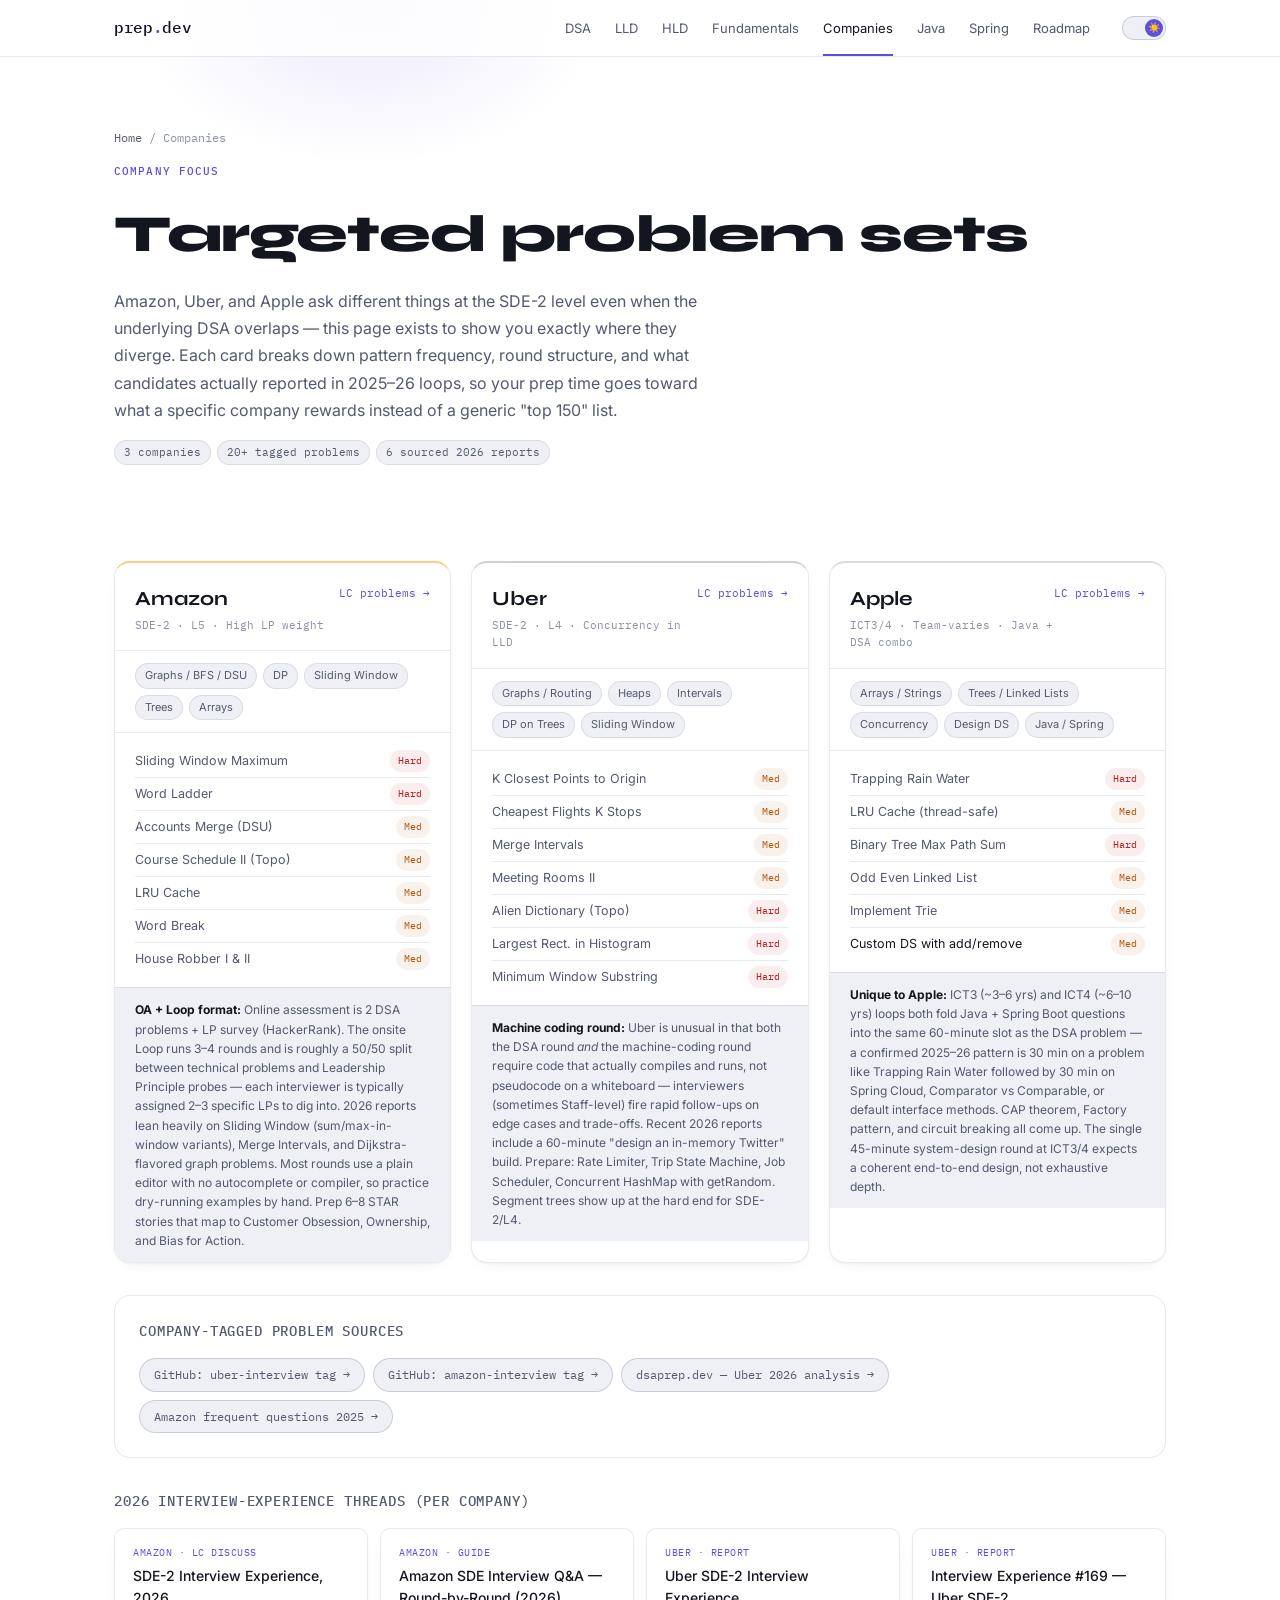
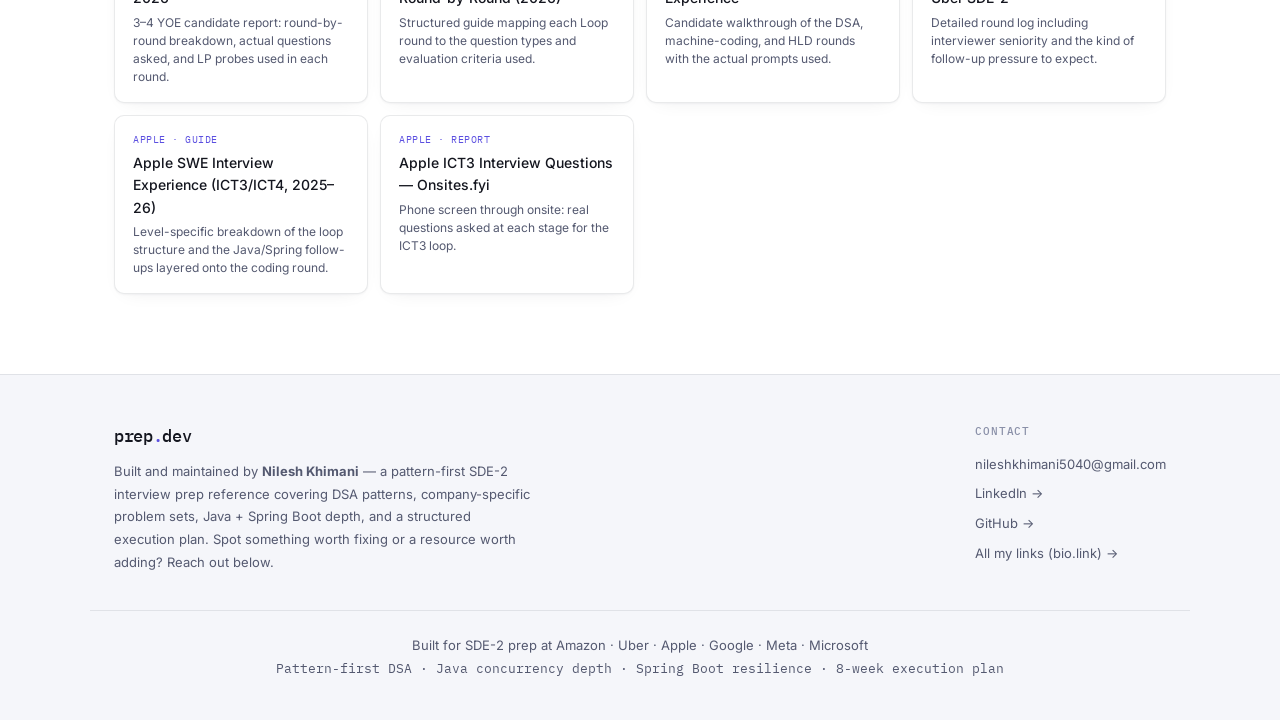
==== companies.html @ cb3a6f49 "Rebuild as multi-page site: LLD/HLD/Fundamentals, theme toggle, contact footer - Split single-page s" ====
<!DOCTYPE html>
<html lang="en">
<head>
<meta charset="UTF-8">
<meta name="viewport" content="width=device-width, initial-scale=1.0">
<title>Company Problem Sets — SDE-2 Interview Prep</title>
<meta name="description" content="Amazon, Uber, and Apple SDE-2 problem sets with pattern frequency, round structure, and 2026 interview-experience sources.">
<link rel="preconnect" href="https://fonts.googleapis.com">
<link rel="preconnect" href="https://fonts.gstatic.com" crossorigin>
<link href="https://fonts.googleapis.com/css2?family=IBM+Plex+Mono:wght@400;500&family=Inter:wght@300;400;500;600&family=Syne:wght@700;800&display=swap" rel="stylesheet">
<link rel="stylesheet" href="style.css">
<script>
(function () {
  var t = localStorage.getItem('theme');
  if (!t) { t = window.matchMedia('(prefers-color-scheme: light)').matches ? 'light' : 'dark'; }
  document.documentElement.setAttribute('data-theme', t);
})();
</script>
</head>
<body>

<!-- NAV -->
<nav class="nav">
  <div class="nav-inner">
    <a href="index.html" class="nav-logo">prep<span class="logo-accent">.</span>dev</a>
    <div class="nav-links">
      <a href="patterns.html">DSA</a>
      <a href="lld.html">LLD</a>
      <a href="hld.html">HLD</a>
      <a href="fundamentals.html">Fundamentals</a>
      <a href="companies.html" class="active">Companies</a>
      <a href="java.html">Java</a>
      <a href="spring.html">Spring</a>
      <a href="roadmap.html">Roadmap</a>
    </div>
    <div class="nav-right">
      <button class="theme-toggle" aria-label="Toggle light/dark theme">
        <span class="theme-toggle-knob"></span>
      </button>
      <button class="nav-toggle" aria-label="Toggle menu">☰</button>
    </div>
  </div>
</nav>

<!-- PAGE HEADER -->
<header class="page-header">
  <div class="container">
    <span class="breadcrumb"><a href="index.html">Home</a> / Companies</span>
    <span class="section-eyebrow">Company Focus</span>
    <h1>Targeted problem sets</h1>
    <p>Amazon, Uber, and Apple ask different things at the SDE-2 level even when the underlying DSA overlaps — this page exists to show you exactly where they diverge. Each card breaks down pattern frequency, round structure, and what candidates actually reported in 2025–26 loops, so your prep time goes toward what a specific company rewards instead of a generic "top 150" list.</p>
    <div class="header-meta">
      <span>3 companies</span>
      <span>20+ tagged problems</span>
      <span>6 sourced 2026 reports</span>
    </div>
  </div>
</header>

<section class="section">
  <div class="container">

    <div class="companies-grid">

      <div class="company-card company-amazon">
        <div class="company-card-header">
          <div class="company-info">
            <h3>Amazon</h3>
            <p>SDE-2 · L5 · High LP weight</p>
          </div>
          <a href="https://leetcode.com/company/amazon/" target="_blank" class="company-lc-link">LC problems →</a>
        </div>
        <div class="company-pills">
          <span class="pill">Graphs / BFS / DSU</span>
          <span class="pill">DP</span>
          <span class="pill">Sliding Window</span>
          <span class="pill">Trees</span>
          <span class="pill">Arrays</span>
        </div>
        <div class="company-problems">
          <div class="cp-row"><a href="https://leetcode.com/problems/sliding-window-maximum/" target="_blank">Sliding Window Maximum</a><span class="diff diff-hard">Hard</span></div>
          <div class="cp-row"><a href="https://leetcode.com/problems/word-ladder/" target="_blank">Word Ladder</a><span class="diff diff-hard">Hard</span></div>
          <div class="cp-row"><a href="https://leetcode.com/problems/accounts-merge/" target="_blank">Accounts Merge (DSU)</a><span class="diff diff-med">Med</span></div>
          <div class="cp-row"><a href="https://leetcode.com/problems/course-schedule-ii/" target="_blank">Course Schedule II (Topo)</a><span class="diff diff-med">Med</span></div>
          <div class="cp-row"><a href="https://leetcode.com/problems/lru-cache/" target="_blank">LRU Cache</a><span class="diff diff-med">Med</span></div>
          <div class="cp-row"><a href="https://leetcode.com/problems/word-break/" target="_blank">Word Break</a><span class="diff diff-med">Med</span></div>
          <div class="cp-row"><a href="https://leetcode.com/problems/house-robber/" target="_blank">House Robber I & II</a><span class="diff diff-med">Med</span></div>
        </div>
        <div class="company-note">
          <strong>OA + Loop format:</strong> Online assessment is 2 DSA problems + LP survey (HackerRank). The onsite Loop runs 3–4 rounds and is roughly a 50/50 split between technical problems and Leadership Principle probes — each interviewer is typically assigned 2–3 specific LPs to dig into. 2026 reports lean heavily on Sliding Window (sum/max-in-window variants), Merge Intervals, and Dijkstra-flavored graph problems. Most rounds use a plain editor with no autocomplete or compiler, so practice dry-running examples by hand. Prep 6–8 STAR stories that map to Customer Obsession, Ownership, and Bias for Action.
        </div>
      </div>

      <div class="company-card company-uber">
        <div class="company-card-header">
          <div class="company-info">
            <h3>Uber</h3>
            <p>SDE-2 · L4 · Concurrency in LLD</p>
          </div>
          <a href="https://leetcode.com/company/uber/" target="_blank" class="company-lc-link">LC problems →</a>
        </div>
        <div class="company-pills">
          <span class="pill">Graphs / Routing</span>
          <span class="pill">Heaps</span>
          <span class="pill">Intervals</span>
          <span class="pill">DP on Trees</span>
          <span class="pill">Sliding Window</span>
        </div>
        <div class="company-problems">
          <div class="cp-row"><a href="https://leetcode.com/problems/k-closest-points-to-origin/" target="_blank">K Closest Points to Origin</a><span class="diff diff-med">Med</span></div>
          <div class="cp-row"><a href="https://leetcode.com/problems/cheapest-flights-within-k-stops/" target="_blank">Cheapest Flights K Stops</a><span class="diff diff-med">Med</span></div>
          <div class="cp-row"><a href="https://leetcode.com/problems/merge-intervals/" target="_blank">Merge Intervals</a><span class="diff diff-med">Med</span></div>
          <div class="cp-row"><a href="https://leetcode.com/problems/meeting-rooms-ii/" target="_blank">Meeting Rooms II</a><span class="diff diff-med">Med</span></div>
          <div class="cp-row"><a href="https://leetcode.com/problems/alien-dictionary/" target="_blank">Alien Dictionary (Topo)</a><span class="diff diff-hard">Hard</span></div>
          <div class="cp-row"><a href="https://leetcode.com/problems/largest-rectangle-in-histogram/" target="_blank">Largest Rect. in Histogram</a><span class="diff diff-hard">Hard</span></div>
          <div class="cp-row"><a href="https://leetcode.com/problems/minimum-window-substring/" target="_blank">Minimum Window Substring</a><span class="diff diff-hard">Hard</span></div>
        </div>
        <div class="company-note">
          <strong>Machine coding round:</strong> Uber is unusual in that both the DSA round <em>and</em> the machine-coding round require code that actually compiles and runs, not pseudocode on a whiteboard — interviewers (sometimes Staff-level) fire rapid follow-ups on edge cases and trade-offs. Recent 2026 reports include a 60-minute "design an in-memory Twitter" build. Prepare: Rate Limiter, Trip State Machine, Job Scheduler, Concurrent HashMap with getRandom. Segment trees show up at the hard end for SDE-2/L4.
        </div>
      </div>

      <div class="company-card company-apple">
        <div class="company-card-header">
          <div class="company-info">
            <h3>Apple</h3>
            <p>ICT3/4 · Team-varies · Java + DSA combo</p>
          </div>
          <a href="https://leetcode.com/company/apple/" target="_blank" class="company-lc-link">LC problems →</a>
        </div>
        <div class="company-pills">
          <span class="pill">Arrays / Strings</span>
          <span class="pill">Trees / Linked Lists</span>
          <span class="pill">Concurrency</span>
          <span class="pill">Design DS</span>
          <span class="pill">Java / Spring</span>
        </div>
        <div class="company-problems">
          <div class="cp-row"><a href="https://leetcode.com/problems/trapping-rain-water/" target="_blank">Trapping Rain Water</a><span class="diff diff-hard">Hard</span></div>
          <div class="cp-row"><a href="https://leetcode.com/problems/lru-cache/" target="_blank">LRU Cache (thread-safe)</a><span class="diff diff-med">Med</span></div>
          <div class="cp-row"><a href="https://leetcode.com/problems/binary-tree-maximum-path-sum/" target="_blank">Binary Tree Max Path Sum</a><span class="diff diff-hard">Hard</span></div>
          <div class="cp-row"><a href="https://leetcode.com/problems/odd-even-linked-list/" target="_blank">Odd Even Linked List</a><span class="diff diff-med">Med</span></div>
          <div class="cp-row"><a href="https://leetcode.com/problems/implement-trie-prefix-tree/" target="_blank">Implement Trie</a><span class="diff diff-med">Med</span></div>
          <div class="cp-row">Custom DS with add/remove<span class="diff diff-med">Med</span></div>
        </div>
        <div class="company-note">
          <strong>Unique to Apple:</strong> ICT3 (~3–6 yrs) and ICT4 (~6–10 yrs) loops both fold Java + Spring Boot questions into the same 60-minute slot as the DSA problem — a confirmed 2025–26 pattern is 30 min on a problem like Trapping Rain Water followed by 30 min on Spring Cloud, Comparator vs Comparable, or default interface methods. CAP theorem, Factory pattern, and circuit breaking all come up. The single 45-minute system-design round at ICT3/4 expects a coherent end-to-end design, not exhaustive depth.
        </div>
      </div>

    </div>

    <div class="resources-strip">
      <h3>Company-tagged problem sources</h3>
      <div class="resource-links-row">
        <a href="https://github.com/topics/uber-interview" target="_blank" class="resource-pill">GitHub: uber-interview tag →</a>
        <a href="https://github.com/topics/amazon-interview" target="_blank" class="resource-pill">GitHub: amazon-interview tag →</a>
        <a href="https://www.dsaprep.dev/blog" target="_blank" class="resource-pill">dsaprep.dev — Uber 2026 analysis →</a>
        <a href="https://medium.com/@prashant558908/amazon-most-frequent-ds-algo-questions-in-2025" target="_blank" class="resource-pill">Amazon frequent questions 2025 →</a>
      </div>
    </div>

    <div class="java-resources" style="margin-top:2rem;">
      <h3>2026 interview-experience threads (per company)</h3>
      <div class="resource-cards-row">
        <a href="https://leetcode.com/discuss/post/8420230/" target="_blank" class="res-card">
          <span class="res-type">Amazon · LC Discuss</span>
          <span class="res-name">SDE-2 Interview Experience, 2026</span>
          <span class="res-desc">3–4 YOE candidate report: round-by-round breakdown, actual questions asked, and LP probes used in each round.</span>
        </a>
        <a href="https://www.coprep.ai/blog/amazon-sde-interview-questions-and-answers-in-2026-round-by-round-guide" target="_blank" class="res-card">
          <span class="res-type">Amazon · Guide</span>
          <span class="res-name">Amazon SDE Interview Q&A — Round-by-Round (2026)</span>
          <span class="res-desc">Structured guide mapping each Loop round to the question types and evaluation criteria used.</span>
        </a>
        <a href="https://interviewexperiences.in/experience/uber/uber-sde2" target="_blank" class="res-card">
          <span class="res-type">Uber · Report</span>
          <span class="res-name">Uber SDE-2 Interview Experience</span>
          <span class="res-desc">Candidate walkthrough of the DSA, machine-coding, and HLD rounds with the actual prompts used.</span>
        </a>
        <a href="https://roundz.substack.com/p/interview-experience-169-uber-sde2" target="_blank" class="res-card">
          <span class="res-type">Uber · Report</span>
          <span class="res-name">Interview Experience #169 — Uber SDE-2</span>
          <span class="res-desc">Detailed round log including interviewer seniority and the kind of follow-up pressure to expect.</span>
        </a>
        <a href="https://interviewpilot.dev/interview-experiences/apple" target="_blank" class="res-card">
          <span class="res-type">Apple · Guide</span>
          <span class="res-name">Apple SWE Interview Experience (ICT3/ICT4, 2025–26)</span>
          <span class="res-desc">Level-specific breakdown of the loop structure and the Java/Spring follow-ups layered onto the coding round.</span>
        </a>
        <a href="https://www.onsites.fyi/blog/article/apple-ict3-software-engineer-interview-questions" target="_blank" class="res-card">
          <span class="res-type">Apple · Report</span>
          <span class="res-name">Apple ICT3 Interview Questions — Onsites.fyi</span>
          <span class="res-desc">Phone screen through onsite: real questions asked at each stage for the ICT3 loop.</span>
        </a>
      </div>
    </div>

  </div>
</section>

<!-- FOOTER -->
<footer class="footer">
  <div class="container footer-grid">
    <div class="footer-about">
      <span class="nav-logo">prep<span class="logo-accent">.</span>dev</span>
      <p>Built and maintained by <strong>Nilesh Khimani</strong> — a pattern-first SDE-2 interview prep reference covering DSA patterns, company-specific problem sets, Java + Spring Boot depth, and a structured execution plan. Spot something worth fixing or a resource worth adding? Reach out below.</p>
    </div>
    <div class="footer-contact">
      <span class="footer-heading">Contact</span>
      <a href="mailto:nileshkhimani5040@gmail.com">nileshkhimani5040@gmail.com</a>
      <a href="https://www.linkedin.com/in/nileshkhimani1/" target="_blank">LinkedIn →</a>
      <a href="https://github.com/NileshKhimani1" target="_blank">GitHub →</a>
      <a href="https://nileshkhimani.bio.link/" target="_blank">All my links (bio.link) →</a>
    </div>
  </div>
  <div class="container footer-bottom">
    <p>Built for SDE-2 prep at Amazon · Uber · Apple · Google · Meta · Microsoft</p>
    <p class="footer-sub">Pattern-first DSA · Java concurrency depth · Spring Boot resilience · 8-week execution plan</p>
  </div>
</footer>

<script src="app.js"></script>
</body>
</html>
---- style.css ----
/* ============================================
   DESIGN TOKENS
   Palette: near-black bg, electric indigo accent,
   warm slate surfaces, mono code aesthetic
   Type: Syne (display) + Inter (body) + IBM Plex Mono (code/labels)
   Themes: dark (default) + light, toggled via [data-theme] on <html>
============================================ */
:root {
  --bg: #0d0f14;
  --surface-1: #13161e;
  --surface-2: #1a1e2a;
  --surface-3: #222738;
  --border: rgba(255,255,255,0.07);
  --border-strong: rgba(255,255,255,0.13);

  --text-primary: #e8eaf2;
  --text-secondary: #8b90a8;
  --text-muted: #555a72;

  --accent: #6c63ff;
  --accent-hover: #7c74ff;
  --accent-soft: rgba(108,99,255,0.12);
  --accent-border: rgba(108,99,255,0.35);
  --accent-glow: rgba(108,99,255,0.2);
  --link-accent: #a5b4fc;
  --code-accent: #c4b5fd;

  --green: #34d399;
  --green-soft: rgba(52,211,153,0.1);
  --amber: #fbbf24;
  --amber-soft: rgba(251,191,36,0.1);
  --red: #f87171;
  --red-soft: rgba(248,113,113,0.1);

  --tag-stack: #a5b4fc;
  --tag-tree: #86efac;
  --tag-graph: #fdba74;
  --tag-dp: #c4b5fd;
  --tag-design: #fda4af;

  --amazon: #ff9900;
  --uber: #000000;
  --apple: #a2aaad;
  --uber-chip-bg: rgba(255,255,255,0.07);
  --uber-border-top: rgba(255,255,255,0.25);
  --nav-bg: rgba(13,15,20,0.85);

  --shadow-card: 0 1px 2px rgba(0,0,0,0.24), 0 8px 24px -12px rgba(0,0,0,0.5);
  --shadow-card-hover: 0 4px 10px rgba(0,0,0,0.3), 0 16px 36px -14px rgba(108,99,255,0.35);

  --radius-sm: 6px;
  --radius: 10px;
  --radius-lg: 16px;

  --font-display: 'Syne', sans-serif;
  --font-body: 'Inter', sans-serif;
  --font-mono: 'IBM Plex Mono', monospace;

  --ease: cubic-bezier(0.22, 1, 0.36, 1);
  --ease-fast: cubic-bezier(0.4, 0, 0.2, 1);
}

/* LIGHT THEME */
:root[data-theme="light"] {
  --bg: #ffffff;
  --surface-1: #f5f6fa;
  --surface-2: #ffffff;
  --surface-3: #eef0f6;
  --border: rgba(15,23,42,0.09);
  --border-strong: rgba(15,23,42,0.16);

  --text-primary: #14161f;
  --text-secondary: #545970;
  --text-muted: #8a90a8;

  --accent: #5b4fe0;
  --accent-hover: #4c3fd6;
  --accent-soft: rgba(91,79,224,0.08);
  --accent-border: rgba(91,79,224,0.28);
  --accent-glow: rgba(91,79,224,0.12);
  --link-accent: #4c3fd6;
  --code-accent: #6d28d9;

  --green: #047857;
  --green-soft: rgba(4,120,87,0.08);
  --amber: #b45309;
  --amber-soft: rgba(180,83,9,0.08);
  --red: #b91c1c;
  --red-soft: rgba(185,28,28,0.08);

  --tag-stack: #4c3fd6;
  --tag-tree: #15803d;
  --tag-graph: #c2410c;
  --tag-dp: #6d28d9;
  --tag-design: #be123c;

  --apple: #6b7280;
  --uber-chip-bg: rgba(15,23,42,0.05);
  --uber-border-top: rgba(15,23,42,0.2);
  --nav-bg: rgba(255,255,255,0.82);

  --shadow-card: 0 1px 2px rgba(15,23,42,0.04), 0 6px 20px -12px rgba(15,23,42,0.12);
  --shadow-card-hover: 0 4px 10px rgba(15,23,42,0.06), 0 18px 32px -16px rgba(91,79,224,0.22);
}

/* RESET */
*, *::before, *::after { box-sizing: border-box; margin: 0; padding: 0; }
html { scroll-behavior: smooth; }
body {
  font-family: var(--font-body);
  background: var(--bg);
  color: var(--text-primary);
  font-size: 15px;
  line-height: 1.6;
  -webkit-font-smoothing: antialiased;
  transition: background-color 0.35s var(--ease), color 0.35s var(--ease);
}
a { color: inherit; text-decoration: none; }
ul { list-style: none; }
code {
  font-family: var(--font-mono);
  font-size: 0.85em;
  background: var(--surface-3);
  padding: 1px 5px;
  border-radius: 4px;
  color: var(--link-accent);
}

/* CONTAINER */
.container {
  max-width: 1100px;
  margin: 0 auto;
  padding: 0 1.5rem;
}

/* ============ NAV ============ */
.nav {
  position: fixed;
  top: 0; left: 0; right: 0;
  z-index: 100;
  background: var(--nav-bg);
  backdrop-filter: blur(12px);
  border-bottom: 1px solid var(--border);
}
.nav-inner {
  max-width: 1100px;
  margin: 0 auto;
  padding: 0 1.5rem;
  height: 56px;
  display: flex;
  align-items: center;
  gap: 2rem;
}
.nav-logo {
  font-family: var(--font-mono);
  font-size: 1rem;
  font-weight: 500;
  color: var(--text-primary);
  letter-spacing: -0.02em;
}
.logo-accent { color: var(--accent); }
.nav-links {
  display: flex;
  gap: 1.5rem;
  margin-left: auto;
}
.nav-links a {
  font-size: 13px;
  color: var(--text-secondary);
  transition: color 0.2s var(--ease-fast);
}
.nav-links a:hover { color: var(--text-primary); }
.nav-links a.active {
  color: var(--text-primary);
  position: relative;
}
.nav-links a.active::after {
  content: '';
  position: absolute;
  left: 0; right: 0; bottom: -18px;
  height: 2px;
  background: var(--accent);
}
.nav-right {
  display: flex;
  align-items: center;
  gap: 14px;
}
.nav-toggle {
  display: none;
  background: none;
  border: none;
  color: var(--text-secondary);
  font-size: 1.25rem;
  cursor: pointer;
}

/* ============ THEME TOGGLE ============ */
.theme-toggle {
  position: relative;
  width: 44px;
  height: 24px;
  border-radius: 20px;
  border: 1px solid var(--border-strong);
  background: var(--surface-3);
  cursor: pointer;
  flex-shrink: 0;
  padding: 0;
  transition: background 0.3s var(--ease), border-color 0.3s var(--ease);
}
.theme-toggle:hover { border-color: var(--accent-border); }
.theme-toggle-knob {
  position: absolute;
  top: 2px;
  left: 2px;
  width: 18px;
  height: 18px;
  border-radius: 50%;
  background: var(--accent);
  display: flex;
  align-items: center;
  justify-content: center;
  font-size: 10px;
  line-height: 1;
  transition: transform 0.35s var(--ease), background 0.35s var(--ease);
  transform: translateX(0);
}
:root[data-theme="light"] .theme-toggle-knob { transform: translateX(20px); }
.theme-toggle-knob::before { content: '🌙'; }
:root[data-theme="light"] .theme-toggle-knob::before { content: '☀️'; }

/* ============ HERO ============ */
.hero {
  padding: 8rem 0 5rem;
  position: relative;
  overflow: hidden;
}
.hero-bg-grid {
  position: absolute;
  inset: 0;
  background-image:
    linear-gradient(var(--border) 1px, transparent 1px),
    linear-gradient(90deg, var(--border) 1px, transparent 1px);
  background-size: 48px 48px;
  mask-image: radial-gradient(ellipse 80% 70% at 50% 0%, black 40%, transparent 100%);
  pointer-events: none;
}
.hero::after {
  content: '';
  position: absolute;
  top: -20%;
  left: 50%;
  transform: translateX(-50%);
  width: 600px;
  height: 400px;
  background: radial-gradient(ellipse at center, var(--accent-glow) 0%, transparent 70%);
  pointer-events: none;
}
.hero > .container { position: relative; }
.hero-eyebrow {
  display: flex;
  gap: 8px;
  margin-bottom: 1.5rem;
}
.tag {
  font-family: var(--font-mono);
  font-size: 11px;
  padding: 4px 10px;
  border-radius: 20px;
  font-weight: 500;
  letter-spacing: 0.03em;
}
.tag-green { background: var(--green-soft); color: var(--green); border: 1px solid rgba(52,211,153,0.2); }
.tag-blue { background: var(--accent-soft); color: var(--link-accent); border: 1px solid var(--accent-border); }

.hero-title {
  font-family: var(--font-display);
  font-size: clamp(3rem, 7vw, 5.5rem);
  font-weight: 800;
  line-height: 1.0;
  letter-spacing: -0.03em;
  color: var(--text-primary);
  margin-bottom: 1.25rem;
}
.title-accent {
  background: linear-gradient(135deg, var(--accent) 0%, var(--link-accent) 100%);
  -webkit-background-clip: text;
  -webkit-text-fill-color: transparent;
  background-clip: text;
}
.hero-sub {
  font-size: 1.05rem;
  color: var(--text-secondary);
  max-width: 560px;
  line-height: 1.7;
  margin-bottom: 2rem;
}
.hero-actions {
  display: flex;
  gap: 12px;
  flex-wrap: wrap;
  margin-bottom: 3rem;
}
.btn {
  font-size: 14px;
  font-weight: 500;
  padding: 10px 22px;
  border-radius: var(--radius);
  cursor: pointer;
  transition: all 0.2s var(--ease-fast);
  display: inline-flex;
  align-items: center;
  gap: 6px;
}
.btn-primary {
  background: var(--accent);
  color: white;
  border: none;
}
.btn-primary:hover { background: var(--accent-hover); transform: translateY(-1px); }
.btn-ghost {
  background: transparent;
  color: var(--text-secondary);
  border: 1px solid var(--border-strong);
}
.btn-ghost:hover { background: var(--surface-2); color: var(--text-primary); }

.hero-stats {
  display: flex;
  align-items: center;
  gap: 1.5rem;
  flex-wrap: wrap;
}
.stat { display: flex; flex-direction: column; }
.stat-num {
  font-family: var(--font-display);
  font-size: 1.75rem;
  font-weight: 700;
  color: var(--text-primary);
  line-height: 1.1;
}
.stat-label {
  font-size: 12px;
  color: var(--text-muted);
  font-family: var(--font-mono);
}
.stat-divider {
  width: 1px;
  height: 36px;
  background: var(--border-strong);
}

/* ============ PAGE HEADER (sub-pages) ============ */
.page-header {
  padding: 8rem 0 3rem;
  position: relative;
  overflow: hidden;
}
.page-header::after {
  content: '';
  position: absolute;
  top: -30%;
  left: 10%;
  width: 480px;
  height: 320px;
  background: radial-gradient(ellipse at center, var(--accent-glow) 0%, transparent 70%);
  pointer-events: none;
}
.page-header > .container { position: relative; }
.page-header .section-eyebrow { margin-bottom: 0.75rem; }
.page-header h1 {
  font-family: var(--font-display);
  font-size: clamp(2rem, 4.5vw, 3.25rem);
  font-weight: 800;
  letter-spacing: -0.02em;
  color: var(--text-primary);
  margin-bottom: 0.75rem;
}
.page-header p {
  color: var(--text-secondary);
  font-size: 1rem;
  max-width: 620px;
  line-height: 1.7;
}
.page-header .breadcrumb {
  display: block;
  font-family: var(--font-mono);
  font-size: 12px;
  color: var(--text-muted);
  margin-bottom: 1rem;
}
.page-header .breadcrumb a { color: var(--text-secondary); }
.page-header .breadcrumb a:hover { color: var(--link-accent); }
.header-meta {
  display: flex;
  flex-wrap: wrap;
  gap: 6px;
  margin-top: 16px;
}
.header-meta span {
  font-family: var(--font-mono);
  font-size: 10.5px;
  padding: 3px 9px;
  border-radius: 20px;
  background: var(--surface-3);
  border: 1px solid var(--border);
  color: var(--text-secondary);
}

/* ============ SECTIONS ============ */
.section { padding: 5rem 0; }
.section:first-of-type { padding-top: 3rem; }
.section-alt { background: var(--surface-1); }
.section-header {
  margin-bottom: 2.5rem;
  max-width: 600px;
}
.section-eyebrow {
  font-family: var(--font-mono);
  font-size: 11px;
  font-weight: 500;
  letter-spacing: 0.1em;
  text-transform: uppercase;
  color: var(--accent);
  display: block;
  margin-bottom: 0.75rem;
}
.section-header h2 {
  font-family: var(--font-display);
  font-size: clamp(1.75rem, 3vw, 2.5rem);
  font-weight: 700;
  letter-spacing: -0.02em;
  color: var(--text-primary);
  margin-bottom: 0.75rem;
}
.section-header p {
  color: var(--text-secondary);
  font-size: 0.95rem;
}

/* ============ PATTERN FILTER ============ */
.pattern-filter {
  display: flex;
  gap: 8px;
  flex-wrap: wrap;
  margin-bottom: 1.75rem;
}
.filter-btn {
  font-family: var(--font-mono);
  font-size: 12px;
  padding: 5px 14px;
  border-radius: 20px;
  border: 1px solid var(--border-strong);
  background: transparent;
  color: var(--text-secondary);
  cursor: pointer;
  transition: all 0.2s var(--ease-fast);
}
.filter-btn:hover { border-color: var(--accent-border); color: var(--text-primary); }
.filter-btn.active {
  background: var(--accent-soft);
  border-color: var(--accent-border);
  color: var(--link-accent);
}

/* ============ PATTERN CARDS ============ */
.patterns-grid {
  display: grid;
  grid-template-columns: repeat(auto-fill, minmax(300px, 1fr));
  gap: 16px;
}
.pattern-card {
  background: var(--surface-2);
  border: 1px solid var(--border);
  border-radius: var(--radius-lg);
  padding: 1.25rem;
  box-shadow: var(--shadow-card);
  transition: border-color 0.25s var(--ease), transform 0.25s var(--ease), box-shadow 0.25s var(--ease);
}
.pattern-card:hover {
  border-color: var(--border-strong);
  transform: translateY(-3px);
  box-shadow: var(--shadow-card-hover);
}
.pattern-card--featured {
  border-color: var(--accent-border);
  background: linear-gradient(135deg, var(--surface-2) 0%, rgba(108,99,255,0.05) 100%);
}
.card-header {
  display: flex;
  align-items: center;
  gap: 8px;
  margin-bottom: 10px;
}
.pattern-tag {
  font-family: var(--font-mono);
  font-size: 10px;
  font-weight: 500;
  padding: 3px 8px;
  border-radius: 4px;
  letter-spacing: 0.05em;
  text-transform: uppercase;
}
.pattern-tag.foundation { background: rgba(52,211,153,0.12); color: var(--green); }
.pattern-tag.stack { background: rgba(108,99,255,0.15); color: var(--tag-stack); }
.pattern-tag.heap { background: rgba(251,191,36,0.12); color: var(--amber); }
.pattern-tag.tree { background: rgba(74,222,128,0.1); color: var(--tag-tree); }
.pattern-tag.graph { background: rgba(251,146,60,0.12); color: var(--tag-graph); }
.pattern-tag.dp { background: rgba(167,139,250,0.12); color: var(--tag-dp); }
.pattern-tag.design { background: rgba(251,113,133,0.12); color: var(--tag-design); }

.diff {
  font-family: var(--font-mono);
  font-size: 10px;
  padding: 3px 8px;
  border-radius: 20px;
  margin-left: auto;
}
.diff-easy { background: var(--green-soft); color: var(--green); }
.diff-med { background: var(--amber-soft); color: var(--amber); }
.diff-hard { background: var(--red-soft); color: var(--red); }

.pattern-card h3 {
  font-size: 1rem;
  font-weight: 600;
  color: var(--text-primary);
  margin-bottom: 6px;
  display: flex;
  align-items: center;
  gap: 8px;
  flex-wrap: wrap;
}
.featured-badge {
  font-size: 11px;
  font-weight: 500;
  font-family: var(--font-mono);
  color: var(--accent);
}
.pattern-desc {
  font-size: 12.5px;
  color: var(--text-secondary);
  margin-bottom: 12px;
  line-height: 1.5;
}
.mono-template {
  background: var(--surface-3);
  border: 1px solid var(--border);
  border-radius: var(--radius-sm);
  padding: 10px 12px;
  margin-bottom: 12px;
  overflow-x: auto;
}
.mono-label {
  font-family: var(--font-mono);
  font-size: 10px;
  color: var(--text-muted);
  display: block;
  margin-bottom: 6px;
  text-transform: uppercase;
  letter-spacing: 0.08em;
}
.mono-template code {
  background: none;
  padding: 0;
  display: block;
  white-space: pre;
  font-size: 11.5px;
  color: var(--code-accent);
  line-height: 1.6;
}
.problem-list li {
  font-size: 12.5px;
  padding: 4px 0;
  border-bottom: 1px solid var(--border);
  display: flex;
  align-items: center;
  gap: 6px;
}
.problem-list li:last-child { border-bottom: none; }
.problem-list a {
  color: var(--text-secondary);
  transition: color 0.2s var(--ease-fast);
  display: flex;
  align-items: center;
  gap: 5px;
  flex: 1;
}
.problem-list a:hover { color: var(--link-accent); }
.co-tag {
  font-family: var(--font-mono);
  font-size: 9.5px;
  padding: 1px 6px;
  border-radius: 3px;
  white-space: nowrap;
}
.co-tag.amazon { background: rgba(255,153,0,0.12); color: var(--amber); }
.co-tag.uber { background: var(--uber-chip-bg); color: var(--text-secondary); }
.co-tag.apple { background: rgba(162,170,173,0.12); color: var(--apple); }
.card-resources {
  display: flex;
  gap: 10px;
  margin-top: 10px;
  padding-top: 10px;
  border-top: 1px solid var(--border);
}
.resource-link {
  font-family: var(--font-mono);
  font-size: 11px;
  color: var(--accent);
  transition: opacity 0.2s var(--ease-fast);
}
.resource-link:hover { opacity: 0.75; }

/* ============ PATTERN DEEP-DIVE RESOURCES ============ */
.pattern-resources {
  margin-top: 10px;
  padding-top: 10px;
  border-top: 1px solid var(--border);
  display: flex;
  flex-direction: column;
  gap: 8px;
}
.pr-label {
  font-family: var(--font-mono);
  font-size: 10px;
  color: var(--text-muted);
  text-transform: uppercase;
  letter-spacing: 0.08em;
}
.pr-item a {
  font-size: 12px;
  font-weight: 500;
  color: var(--link-accent);
  transition: opacity 0.2s var(--ease-fast);
}
.pr-item a:hover { opacity: 0.75; }
.pr-item .pr-desc {
  display: block;
  font-size: 11.5px;
  color: var(--text-secondary);
  line-height: 1.5;
  margin-top: 2px;
}

/* ============ HOME NAV CARDS ============ */
.nav-cards {
  display: grid;
  grid-template-columns: repeat(auto-fit, minmax(280px, 1fr));
  gap: 16px;
}
.nav-card {
  background: var(--surface-2);
  border: 1px solid var(--border);
  border-radius: var(--radius-lg);
  padding: 1.5rem;
  box-shadow: var(--shadow-card);
  transition: border-color 0.25s var(--ease), transform 0.25s var(--ease), box-shadow 0.25s var(--ease);
  display: flex;
  flex-direction: column;
  gap: 8px;
}
.nav-card:hover { border-color: var(--accent-border); transform: translateY(-4px); box-shadow: var(--shadow-card-hover); }
.nav-card-icon {
  font-family: var(--font-mono);
  font-size: 11px;
  color: var(--accent);
  text-transform: uppercase;
  letter-spacing: 0.08em;
}
.nav-card h3 {
  font-family: var(--font-display);
  font-size: 1.15rem;
  font-weight: 700;
  color: var(--text-primary);
}
.nav-card p {
  font-size: 12.5px;
  color: var(--text-secondary);
  line-height: 1.6;
  flex: 1;
}
.nav-card-cta {
  font-family: var(--font-mono);
  font-size: 12px;
  color: var(--link-accent);
  margin-top: 4px;
}

/* ============ COMPANY CARDS ============ */
.companies-grid {
  display: grid;
  grid-template-columns: repeat(auto-fit, minmax(300px, 1fr));
  gap: 20px;
  margin-bottom: 2rem;
}
.company-card {
  background: var(--surface-2);
  border: 1px solid var(--border);
  border-radius: var(--radius-lg);
  overflow: hidden;
  box-shadow: var(--shadow-card);
  transition: box-shadow 0.25s var(--ease), transform 0.25s var(--ease);
}
.company-card:hover { transform: translateY(-3px); box-shadow: var(--shadow-card-hover); }
.company-amazon { border-top: 2px solid rgba(255,153,0,0.5); }
.company-uber { border-top: 2px solid var(--uber-border-top); }
.company-apple { border-top: 2px solid rgba(162,170,173,0.4); }

.company-card-header {
  padding: 1.25rem 1.25rem 1rem;
  display: flex;
  align-items: flex-start;
  justify-content: space-between;
  border-bottom: 1px solid var(--border);
}
.company-info h3 {
  font-family: var(--font-display);
  font-size: 1.25rem;
  font-weight: 700;
  color: var(--text-primary);
  margin-bottom: 2px;
}
.company-info p {
  font-family: var(--font-mono);
  font-size: 11px;
  color: var(--text-muted);
}
.company-lc-link {
  font-family: var(--font-mono);
  font-size: 11px;
  color: var(--accent);
  white-space: nowrap;
  padding-top: 2px;
}
.company-lc-link:hover { text-decoration: underline; }
.company-pills {
  padding: 12px 1.25rem;
  display: flex;
  flex-wrap: wrap;
  gap: 6px;
  border-bottom: 1px solid var(--border);
}
.pill {
  font-size: 11px;
  padding: 3px 9px;
  border-radius: 20px;
  background: var(--surface-3);
  color: var(--text-secondary);
  border: 1px solid var(--border);
}
.company-problems { padding: 12px 1.25rem; }
.cp-row {
  display: flex;
  align-items: center;
  justify-content: space-between;
  padding: 5px 0;
  border-bottom: 1px solid var(--border);
  font-size: 12.5px;
}
.cp-row:last-child { border-bottom: none; }
.cp-row a { color: var(--text-secondary); transition: color 0.2s var(--ease-fast); }
.cp-row a:hover { color: var(--link-accent); }
.company-note {
  padding: 12px 1.25rem;
  background: var(--surface-3);
  font-size: 12px;
  color: var(--text-secondary);
  line-height: 1.6;
  border-top: 1px solid var(--border);
}
.company-note strong { color: var(--text-primary); }

.resources-strip {
  background: var(--surface-2);
  border: 1px solid var(--border);
  border-radius: var(--radius-lg);
  padding: 1.5rem;
}
.resources-strip h3 {
  font-size: 14px;
  font-weight: 500;
  color: var(--text-secondary);
  margin-bottom: 1rem;
  font-family: var(--font-mono);
  text-transform: uppercase;
  letter-spacing: 0.06em;
}
.resource-links-row {
  display: flex;
  flex-wrap: wrap;
  gap: 8px;
}
.resource-pill {
  font-family: var(--font-mono);
  font-size: 12px;
  padding: 6px 14px;
  border-radius: 20px;
  background: var(--surface-3);
  border: 1px solid var(--border-strong);
  color: var(--text-secondary);
  transition: all 0.2s var(--ease-fast);
}
.resource-pill:hover {
  background: var(--accent-soft);
  border-color: var(--accent-border);
  color: var(--link-accent);
}

/* ============ ACCORDION ============ */
.accordion-grid {
  display: grid;
  gap: 10px;
  margin-bottom: 2rem;
}
.accordion {
  background: var(--surface-2);
  border: 1px solid var(--border);
  border-radius: var(--radius-lg);
  overflow: hidden;
  box-shadow: var(--shadow-card);
  transition: border-color 0.25s var(--ease);
}
.accordion:hover { border-color: var(--border-strong); }
.accordion-header {
  width: 100%;
  display: flex;
  align-items: center;
  justify-content: space-between;
  padding: 1rem 1.25rem;
  background: none;
  border: none;
  color: var(--text-primary);
  font-size: 15px;
  font-weight: 500;
  cursor: pointer;
  text-align: left;
  font-family: var(--font-body);
  transition: background 0.2s var(--ease-fast);
}
.accordion-header:hover { background: var(--surface-3); }
.acc-icon {
  font-size: 1.25rem;
  color: var(--text-muted);
  transition: transform 0.3s var(--ease);
  flex-shrink: 0;
  font-weight: 300;
}
.accordion-header.open .acc-icon { transform: rotate(45deg); }
.accordion-body {
  display: none;
  padding: 0 1.25rem 1rem;
}
.accordion-body.open { display: block; }

.q-item {
  font-size: 13px;
  color: var(--text-secondary);
  padding: 8px 0;
  border-bottom: 1px solid var(--border);
  line-height: 1.6;
  display: flex;
  gap: 8px;
  align-items: flex-start;
}
.q-item:last-child { border-bottom: none; }
.q-num {
  font-family: var(--font-mono);
  font-size: 10px;
  color: var(--text-muted);
  flex-shrink: 0;
  padding-top: 3px;
  min-width: 24px;
}

/* ============ RESOURCE CARDS ============ */
.java-resources, .final-resources { margin-top: 2rem; }
.java-resources h3, .final-resources h3 {
  font-size: 14px;
  font-weight: 500;
  color: var(--text-secondary);
  margin-bottom: 1rem;
  font-family: var(--font-mono);
  text-transform: uppercase;
  letter-spacing: 0.06em;
}
.resource-cards-row {
  display: grid;
  grid-template-columns: repeat(auto-fit, minmax(240px, 1fr));
  gap: 12px;
}
.res-card {
  background: var(--surface-2);
  border: 1px solid var(--border);
  border-radius: var(--radius);
  padding: 1rem 1.125rem;
  display: flex;
  flex-direction: column;
  gap: 4px;
  box-shadow: var(--shadow-card);
  transition: border-color 0.25s var(--ease), transform 0.25s var(--ease), box-shadow 0.25s var(--ease);
  cursor: pointer;
}
.res-card:hover { border-color: var(--accent-border); transform: translateY(-3px); box-shadow: var(--shadow-card-hover); }
.res-type {
  font-family: var(--font-mono);
  font-size: 10px;
  color: var(--accent);
  text-transform: uppercase;
  letter-spacing: 0.05em;
}
.res-name { font-size: 14px; font-weight: 500; color: var(--text-primary); }
.res-desc { font-size: 12px; color: var(--text-secondary); line-height: 1.5; }

/* ============ SPRING GRID ============ */
.spring-grid {
  display: grid;
  grid-template-columns: repeat(auto-fit, minmax(440px, 1fr));
  gap: 16px;
}
.spring-topic {
  background: var(--surface-2);
  border: 1px solid var(--border);
  border-radius: var(--radius-lg);
  box-shadow: var(--shadow-card);
  transition: border-color 0.25s var(--ease);
  padding: 1.25rem;
}
.spring-topic:hover { border-color: var(--border-strong); }
.spring-topic-header {
  display: flex;
  align-items: center;
  justify-content: space-between;
  margin-bottom: 12px;
  padding-bottom: 10px;
  border-bottom: 1px solid var(--border);
}
.spring-topic-header h3 {
  font-size: 15px;
  font-weight: 600;
  color: var(--text-primary);
}
.topic-badge {
  font-family: var(--font-mono);
  font-size: 10px;
  padding: 3px 8px;
  border-radius: 20px;
  background: var(--surface-3);
  color: var(--text-muted);
  border: 1px solid var(--border);
}
.topic-badge-uber { background: var(--accent-soft); color: var(--link-accent); border-color: var(--accent-border); }

/* ============ PLAN / TIMELINE ============ */
.priority-legend {
  background: var(--surface-2);
  border: 1px solid var(--border);
  border-radius: var(--radius-lg);
  padding: 1.25rem;
  margin-bottom: 2rem;
  display: flex;
  flex-direction: column;
  gap: 10px;
}
.prio-item {
  display: flex;
  align-items: flex-start;
  gap: 10px;
  font-size: 13px;
  color: var(--text-secondary);
  line-height: 1.5;
}
.prio-dot {
  width: 8px;
  height: 8px;
  border-radius: 50%;
  flex-shrink: 0;
  margin-top: 5px;
}
.prio-high { background: var(--red); box-shadow: 0 0 6px var(--red-soft); }
.prio-med { background: var(--amber); box-shadow: 0 0 6px var(--amber-soft); }
.prio-low { background: var(--green); box-shadow: 0 0 6px var(--green-soft); }

.timeline {
  display: grid;
  grid-template-columns: repeat(auto-fit, minmax(240px, 1fr));
  gap: 12px;
  margin-bottom: 2.5rem;
}
.week-card {
  background: var(--surface-2);
  border: 1px solid var(--border);
  border-radius: var(--radius-lg);
  padding: 1.125rem;
  display: flex;
  gap: 12px;
  box-shadow: var(--shadow-card);
  transition: border-color 0.25s var(--ease), transform 0.25s var(--ease), box-shadow 0.25s var(--ease);
}
.week-card:hover { border-color: var(--accent-border); transform: translateY(-2px); box-shadow: var(--shadow-card-hover); }
.week-num-badge {
  font-family: var(--font-mono);
  font-size: 11px;
  font-weight: 500;
  color: var(--accent);
  background: var(--accent-soft);
  border: 1px solid var(--accent-border);
  border-radius: var(--radius-sm);
  padding: 4px 8px;
  align-self: flex-start;
  white-space: nowrap;
  flex-shrink: 0;
}
.week-content h4 {
  font-size: 13.5px;
  font-weight: 600;
  color: var(--text-primary);
  margin-bottom: 5px;
}
.week-content p {
  font-size: 12px;
  color: var(--text-secondary);
  line-height: 1.6;
  margin-bottom: 8px;
}
.week-tags {
  display: flex;
  flex-wrap: wrap;
  gap: 4px;
}
.week-tags span {
  font-family: var(--font-mono);
  font-size: 10px;
  padding: 2px 7px;
  border-radius: 3px;
  background: var(--surface-3);
  color: var(--text-muted);
}

.time-alloc {
  display: flex;
  flex-wrap: wrap;
  gap: 8px;
  background: var(--surface-2);
  border: 1px solid var(--border);
  border-radius: var(--radius-lg);
  padding: 1rem 1.25rem;
  margin-bottom: 2rem;
}
.roadmap-quote {
  font-size: 13px;
  color: var(--text-secondary);
  line-height: 1.7;
  font-style: italic;
  border-left: 2px solid var(--accent-border);
  padding-left: 12px;
  margin: 10px 0;
}

.final-res-grid {
  display: grid;
  grid-template-columns: repeat(auto-fill, minmax(200px, 1fr));
  gap: 12px;
}
.final-res-card {
  background: var(--surface-2);
  border: 1px solid var(--border);
  border-radius: var(--radius);
  padding: 1rem;
  display: flex;
  flex-direction: column;
  gap: 4px;
  box-shadow: var(--shadow-card);
  transition: border-color 0.25s var(--ease), transform 0.25s var(--ease), box-shadow 0.25s var(--ease);
  cursor: pointer;
}
.final-res-card:hover { border-color: var(--accent-border); transform: translateY(-3px); box-shadow: var(--shadow-card-hover); }
.frc-name { font-size: 13.5px; font-weight: 500; color: var(--text-primary); }
.frc-desc { font-size: 12px; color: var(--text-secondary); line-height: 1.5; flex: 1; }
.frc-tag {
  font-family: var(--font-mono);
  font-size: 10px;
  color: var(--green);
  margin-top: 4px;
}

/* ============ FOOTER ============ */
.footer {
  background: var(--surface-1);
  border-top: 1px solid var(--border);
  padding: 3rem 0 0;
}
.footer-grid {
  display: flex;
  flex-wrap: wrap;
  justify-content: space-between;
  gap: 2.5rem;
  padding-bottom: 2.25rem;
  border-bottom: 1px solid var(--border);
  text-align: left;
}
.footer-about {
  display: flex;
  flex-direction: column;
  gap: 10px;
  max-width: 420px;
}
.footer-about .nav-logo { font-size: 1.05rem; }
.footer-about p {
  font-size: 13px;
  color: var(--text-secondary);
  line-height: 1.75;
}
.footer-contact {
  display: flex;
  flex-direction: column;
  gap: 9px;
  min-width: 180px;
}
.footer-heading {
  font-family: var(--font-mono);
  font-size: 11px;
  font-weight: 500;
  text-transform: uppercase;
  letter-spacing: 0.08em;
  color: var(--text-muted);
  margin-bottom: 4px;
}
.footer-contact a {
  font-size: 13px;
  color: var(--text-secondary);
  display: flex;
  align-items: center;
  gap: 6px;
  transition: color 0.2s var(--ease-fast);
}
.footer-contact a:hover { color: var(--link-accent); }
.footer-bottom {
  text-align: center;
  padding: 1.5rem 0 2.5rem;
}
.footer p {
  font-size: 13px;
  color: var(--text-secondary);
}
.footer-sub {
  font-size: 12px;
  color: var(--text-muted);
  margin-top: 4px;
  font-family: var(--font-mono);
}

/* ============ RESPONSIVE ============ */
@media (max-width: 768px) {
  .nav-links { display: none; }
  .nav-toggle { display: block; }
  .nav-right { margin-left: auto; }
  .footer-grid { flex-direction: column; gap: 1.75rem; }
  .nav-links.open {
    display: flex;
    flex-direction: column;
    position: absolute;
    top: 56px; left: 0; right: 0;
    background: var(--bg);
    border-bottom: 1px solid var(--border);
    padding: 1rem 1.5rem;
    gap: 1rem;
  }
  .hero { padding: 6rem 0 3rem; }
  .hero-stats { gap: 1rem; }
  .stat-divider { display: none; }
  .spring-grid { grid-template-columns: 1fr; }
  .timeline { grid-template-columns: 1fr; }
  .companies-grid { grid-template-columns: 1fr; }
  .patterns-grid { grid-template-columns: 1fr; }
  .nav-cards { grid-template-columns: 1fr; }
  .page-header { padding: 6rem 0 2rem; }
  .resource-cards-row { grid-template-columns: 1fr; }
  .resource-links-row { flex-direction: column; align-items: flex-start; }
  .company-card-header { flex-direction: column; gap: 8px; }
  .company-lc-link { padding-top: 0; }
  .cp-row { flex-wrap: wrap; gap: 4px; }
}

@media (max-width: 480px) {
  .hero-stats { gap: 0.75rem 1.25rem; }
  .stat-num { font-size: 1.4rem; }
  .mono-template code { font-size: 10.5px; }
  .company-note, .q-item { font-size: 12px; }
}

@media (prefers-reduced-motion: reduce) {
  *, *::before, *::after { animation: none !important; transition: none !important; }
  html { scroll-behavior: auto; }
}

/* ============ SCROLL REVEAL ============ */
.reveal {
  opacity: 0;
  transform: translateY(20px);
  transition: opacity 0.6s var(--ease), transform 0.6s var(--ease);
}
.reveal.visible {
  opacity: 1;
  transform: translateY(0);
}
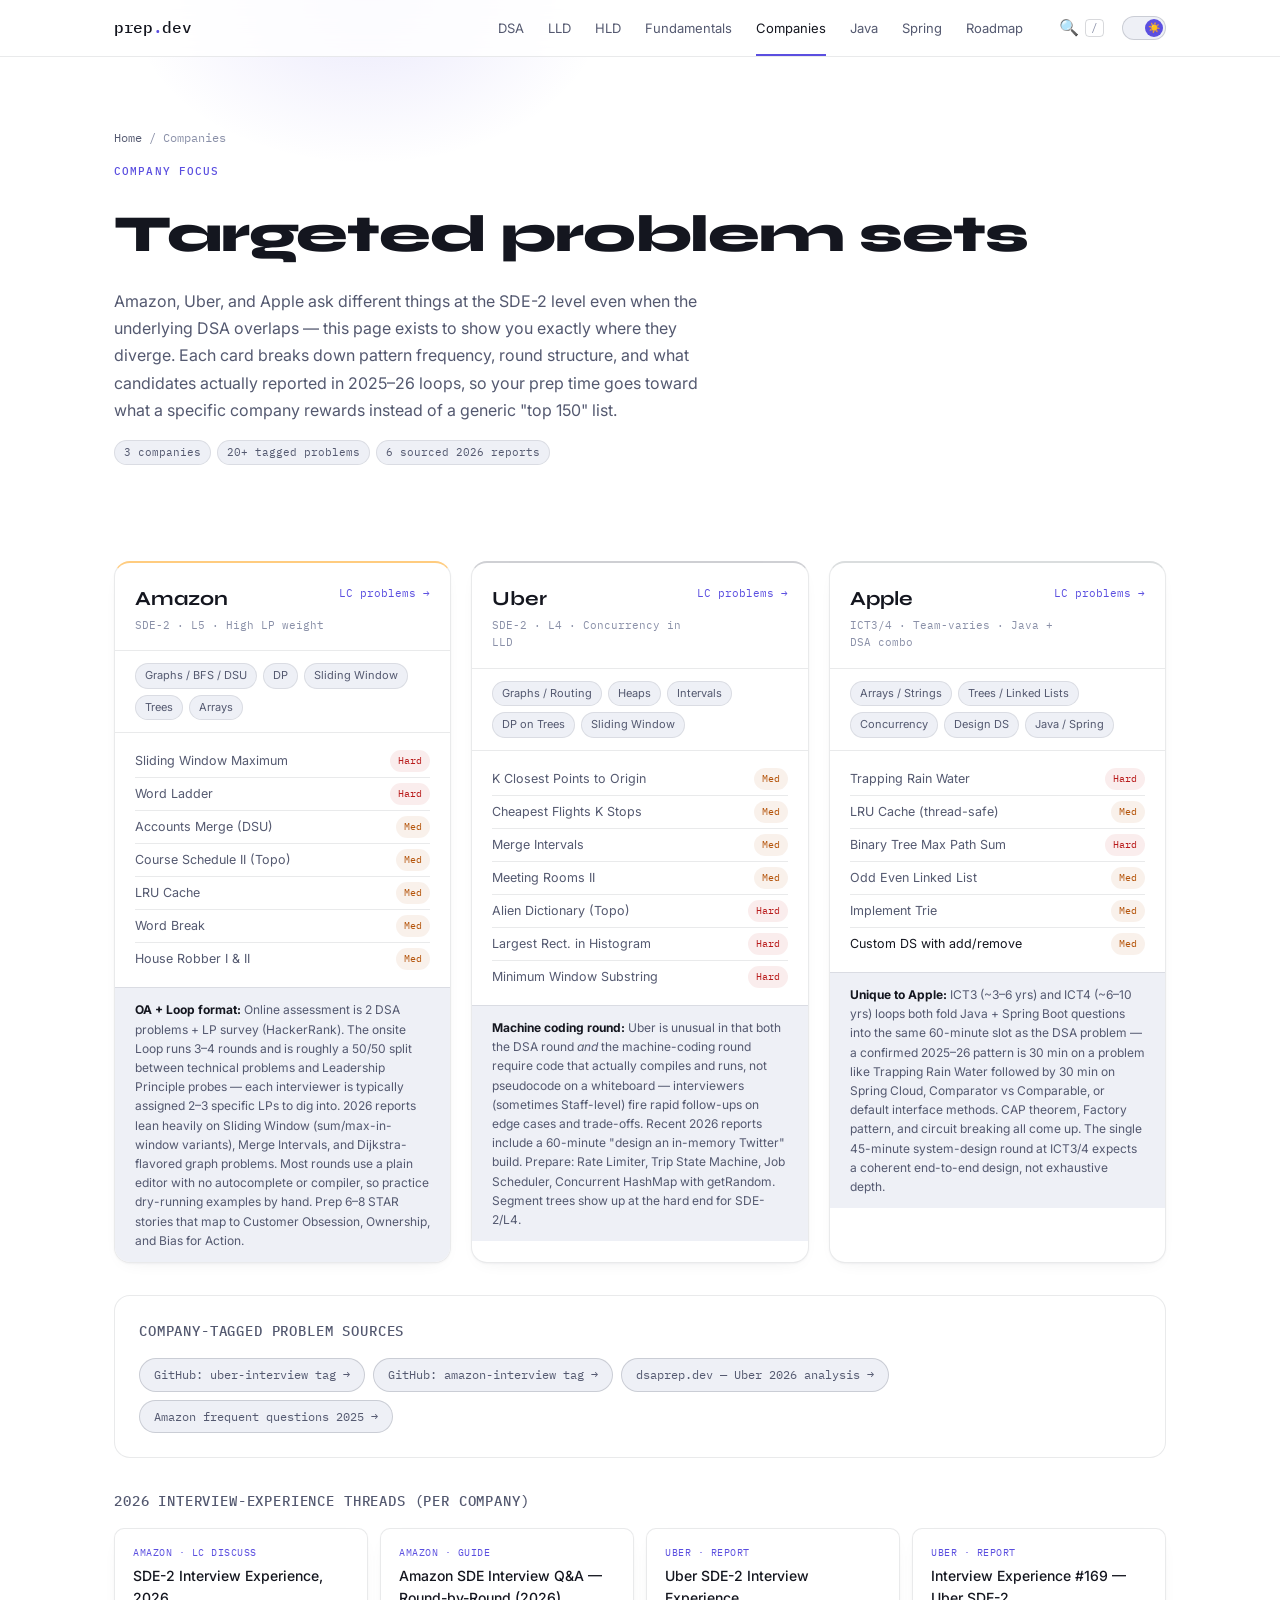
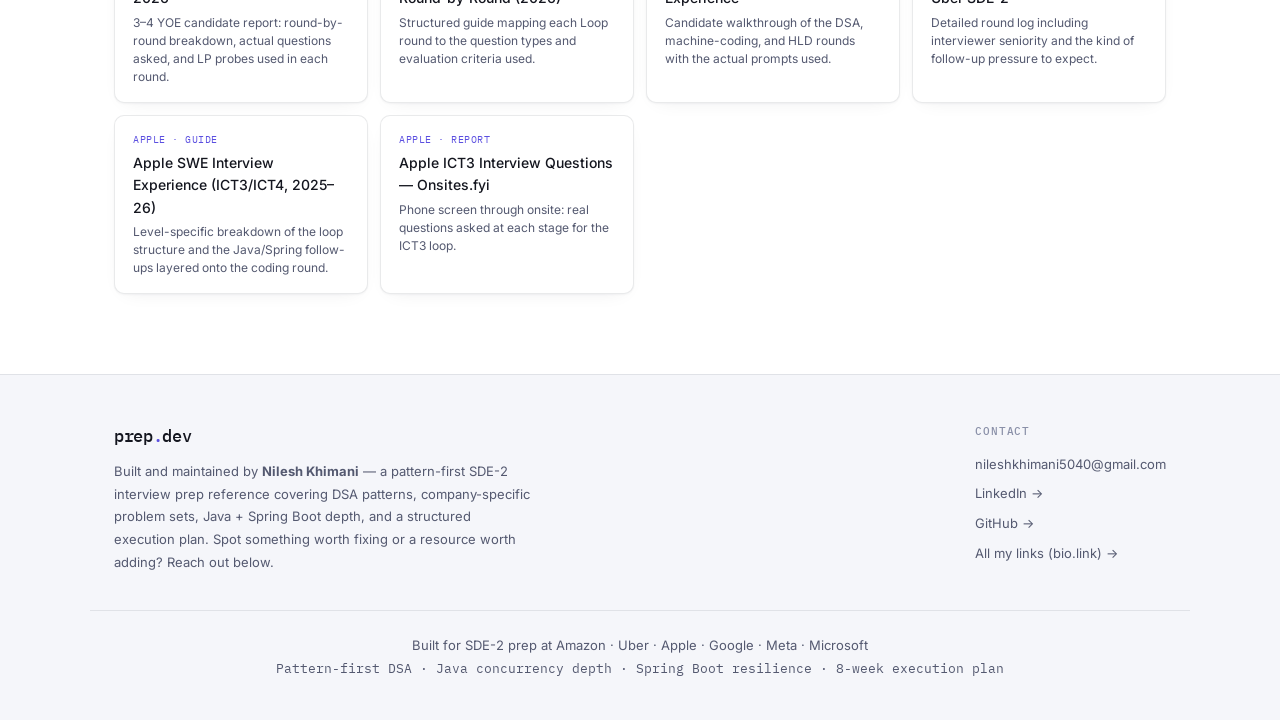
==== commit 3b6ece05: "Add site-wide search: index topics/resources, jump-to-section on click - search-data.js: generated i" ====
--- a/companies.html
+++ b/companies.html
@@ -8,7 +8,7 @@
 <link rel="preconnect" href="https://fonts.googleapis.com">
 <link rel="preconnect" href="https://fonts.gstatic.com" crossorigin>
 <link href="https://fonts.googleapis.com/css2?family=IBM+Plex+Mono:wght@400;500&family=Inter:wght@300;400;500;600&family=Syne:wght@700;800&display=swap" rel="stylesheet">
-<link rel="stylesheet" href="style.css">
+<link rel="stylesheet" href="style.css?v=2">
 <script>
 (function () {
   var t = localStorage.getItem('theme');
@@ -62,7 +62,7 @@
 
     <div class="companies-grid">
 
-      <div class="company-card company-amazon">
+      <div class="company-card company-amazon" id="co-amazon">
         <div class="company-card-header">
           <div class="company-info">
             <h3>Amazon</h3>
@@ -91,7 +91,7 @@
         </div>
       </div>
 
-      <div class="company-card company-uber">
+      <div class="company-card company-uber" id="co-uber">
         <div class="company-card-header">
           <div class="company-info">
             <h3>Uber</h3>
@@ -120,7 +120,7 @@
         </div>
       </div>
 
-      <div class="company-card company-apple">
+      <div class="company-card company-apple" id="co-apple">
         <div class="company-card-header">
           <div class="company-info">
             <h3>Apple</h3>
@@ -150,7 +150,7 @@
 
     </div>
 
-    <div class="resources-strip">
+    <div class="resources-strip" id="co-company-tagged-problem-sources">
       <h3>Company-tagged problem sources</h3>
       <div class="resource-links-row">
         <a href="https://github.com/topics/uber-interview" target="_blank" class="resource-pill">GitHub: uber-interview tag →</a>
@@ -160,7 +160,7 @@
       </div>
     </div>
 
-    <div class="java-resources" style="margin-top:2rem;">
+    <div class="java-resources" style="margin-top:2rem;" id="co-2026-interview-experience-threads-per-company">
       <h3>2026 interview-experience threads (per company)</h3>
       <div class="resource-cards-row">
         <a href="https://leetcode.com/discuss/post/8420230/" target="_blank" class="res-card">
@@ -220,6 +220,7 @@
   </div>
 </footer>
 
-<script src="app.js"></script>
+<script src="search-data.js?v=2"></script>
+<script src="app.js?v=2"></script>
 </body>
 </html>
--- a/style.css
+++ b/style.css
@@ -1203,3 +1203,153 @@
   opacity: 1;
   transform: translateY(0);
 }
+
+/* ============ GLOBAL SEARCH ============ */
+.search-trigger {
+  display: flex;
+  align-items: center;
+  gap: 6px;
+  background: none;
+  border: none;
+  color: var(--text-secondary);
+  font-size: 1rem;
+  line-height: 1;
+  cursor: pointer;
+  padding: 4px;
+  transition: color 0.2s var(--ease-fast);
+}
+.search-trigger:hover { color: var(--text-primary); }
+.search-trigger-key {
+  font-family: var(--font-mono);
+  font-size: 10.5px;
+  color: var(--text-muted);
+  border: 1px solid var(--border-strong);
+  border-radius: 4px;
+  padding: 1px 5px;
+  line-height: 1.3;
+}
+@media (max-width: 640px) { .search-trigger-key { display: none; } }
+
+.search-overlay {
+  display: none;
+  position: fixed;
+  inset: 0;
+  z-index: 300;
+  background: rgba(0,0,0,0.55);
+  backdrop-filter: blur(2px);
+  padding: 10vh 1.25rem 1.25rem;
+}
+.search-overlay.open { display: block; }
+:root[data-theme="light"] .search-overlay { background: rgba(15,23,42,0.35); }
+
+.search-modal {
+  max-width: 620px;
+  margin: 0 auto;
+  background: var(--surface-2);
+  border: 1px solid var(--border-strong);
+  border-radius: var(--radius-lg);
+  box-shadow: var(--shadow-card-hover);
+  overflow: hidden;
+  max-height: 72vh;
+  display: flex;
+  flex-direction: column;
+}
+.search-input-row {
+  display: flex;
+  align-items: center;
+  gap: 10px;
+  padding: 14px 18px;
+  border-bottom: 1px solid var(--border);
+  flex-shrink: 0;
+}
+.search-icon { font-size: 15px; opacity: 0.7; flex-shrink: 0; }
+.search-input {
+  flex: 1;
+  background: none;
+  border: none;
+  outline: none;
+  color: var(--text-primary);
+  font-family: var(--font-body);
+  font-size: 15px;
+}
+.search-input::placeholder { color: var(--text-muted); }
+.search-esc {
+  font-family: var(--font-mono);
+  font-size: 10.5px;
+  color: var(--text-muted);
+  border: 1px solid var(--border-strong);
+  border-radius: 4px;
+  padding: 1px 6px;
+  flex-shrink: 0;
+}
+
+.search-results {
+  overflow-y: auto;
+  padding: 8px;
+}
+.search-empty {
+  padding: 2rem 1rem;
+  text-align: center;
+  color: var(--text-muted);
+  font-size: 13px;
+}
+.search-result {
+  display: flex;
+  align-items: center;
+  gap: 12px;
+  width: 100%;
+  padding: 10px 12px;
+  border-radius: var(--radius-sm);
+  background: none;
+  border: none;
+  text-align: left;
+  cursor: pointer;
+  transition: background 0.15s var(--ease-fast);
+  color: inherit;
+}
+.search-result:hover, .search-result.active { background: var(--surface-3); }
+.search-result-badge {
+  font-family: var(--font-mono);
+  font-size: 9.5px;
+  text-transform: uppercase;
+  letter-spacing: 0.05em;
+  padding: 3px 7px;
+  border-radius: 4px;
+  flex-shrink: 0;
+  white-space: nowrap;
+}
+.search-result-badge.page { background: var(--accent-soft); color: var(--link-accent); }
+.search-result-badge.topic { background: rgba(52,211,153,0.12); color: var(--green); }
+.search-result-badge.resource { background: rgba(251,191,36,0.12); color: var(--amber); }
+.search-result-body { min-width: 0; flex: 1; }
+.search-result-title {
+  font-size: 13.5px;
+  color: var(--text-primary);
+  white-space: nowrap;
+  overflow: hidden;
+  text-overflow: ellipsis;
+}
+.search-result-sub {
+  font-family: var(--font-mono);
+  font-size: 11px;
+  color: var(--text-muted);
+  margin-top: 2px;
+  white-space: nowrap;
+  overflow: hidden;
+  text-overflow: ellipsis;
+}
+.search-result-go {
+  font-family: var(--font-mono);
+  font-size: 10.5px;
+  color: var(--text-muted);
+  flex-shrink: 0;
+}
+
+@keyframes searchHighlight {
+  0%, 100% { box-shadow: 0 0 0 0 var(--accent-glow); }
+  15% { box-shadow: 0 0 0 6px var(--accent-glow); }
+}
+.search-target-highlight {
+  animation: searchHighlight 1.6s ease-out 2;
+  border-radius: var(--radius-lg);
+}
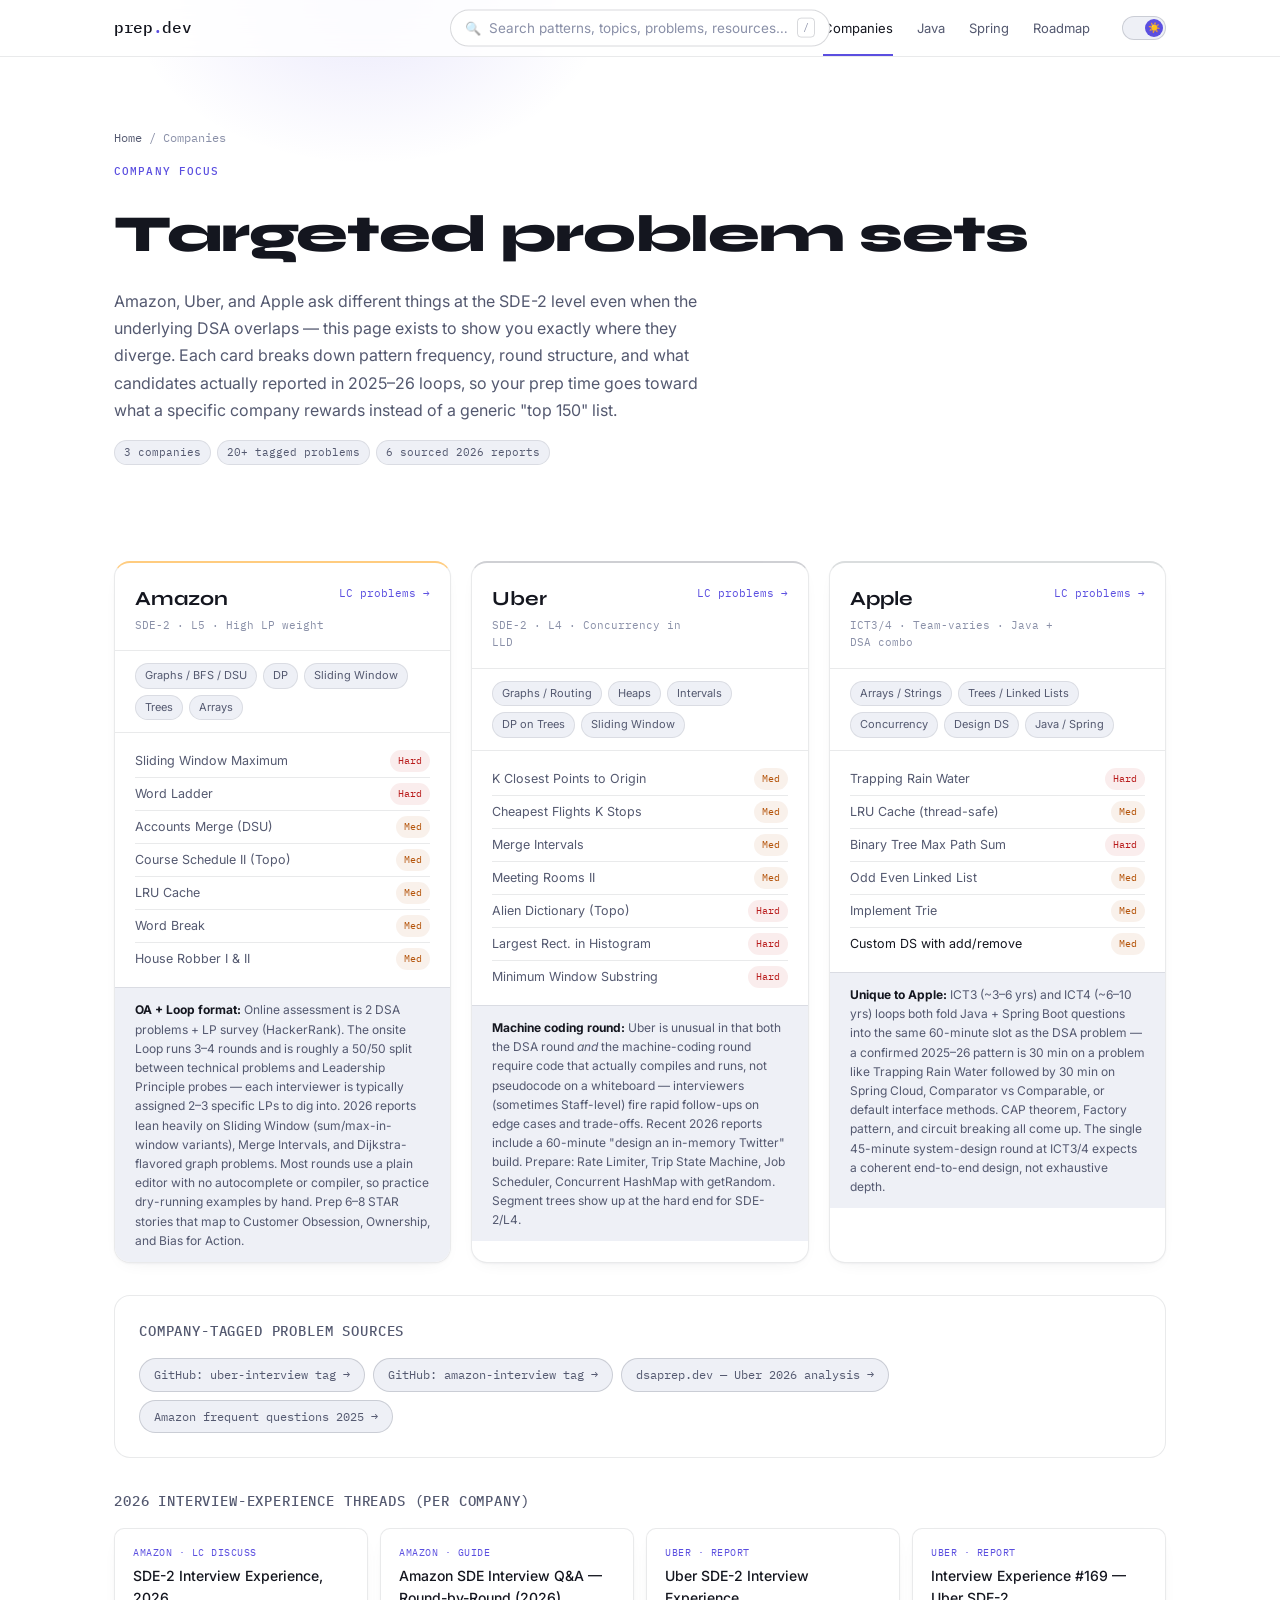
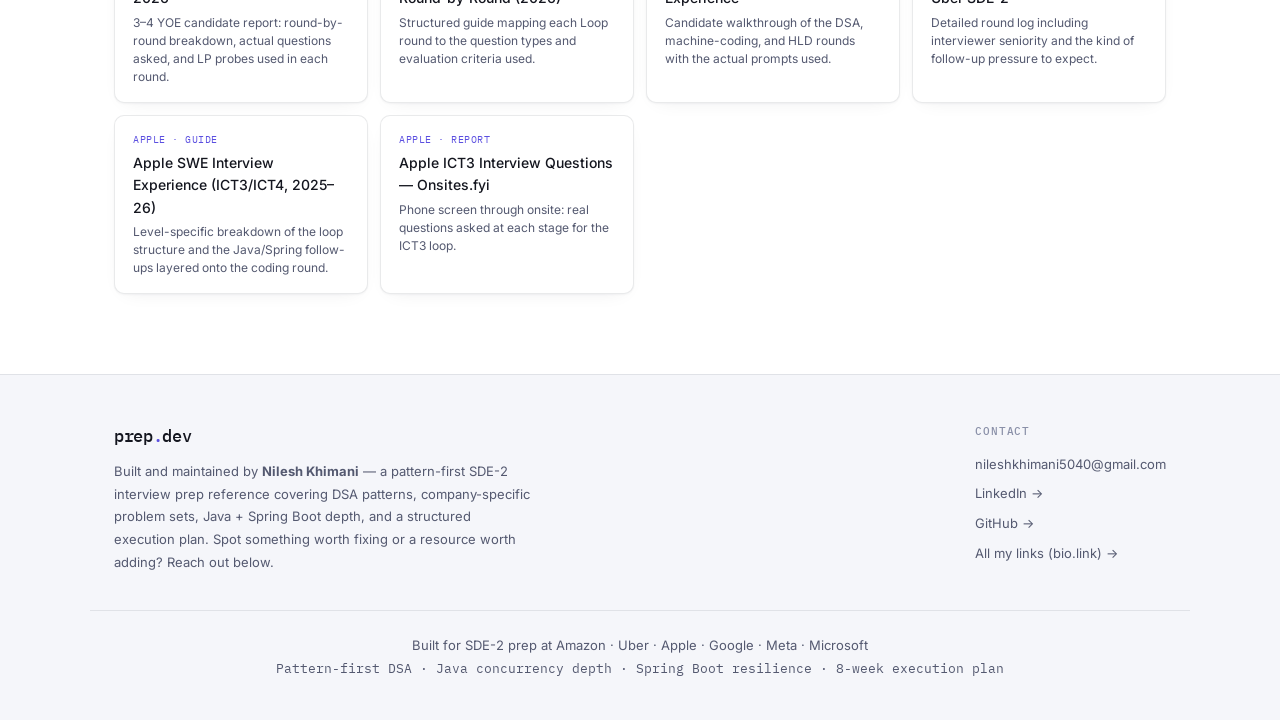
==== commit c2eeae78: "Make search an always-visible, centered nav bar instead of a modal - Replace the icon-triggers-a-mod" ====
--- a/companies.html
+++ b/companies.html
@@ -8,7 +8,7 @@
 <link rel="preconnect" href="https://fonts.googleapis.com">
 <link rel="preconnect" href="https://fonts.gstatic.com" crossorigin>
 <link href="https://fonts.googleapis.com/css2?family=IBM+Plex+Mono:wght@400;500&family=Inter:wght@300;400;500;600&family=Syne:wght@700;800&display=swap" rel="stylesheet">
-<link rel="stylesheet" href="style.css?v=2">
+<link rel="stylesheet" href="style.css?v=3">
 <script>
 (function () {
   var t = localStorage.getItem('theme');
@@ -220,7 +220,7 @@
   </div>
 </footer>
 
-<script src="search-data.js?v=2"></script>
-<script src="app.js?v=2"></script>
+<script src="search-data.js?v=3"></script>
+<script src="app.js?v=3"></script>
 </body>
 </html>
--- a/style.css
+++ b/style.css
@@ -1204,88 +1204,83 @@
   transform: translateY(0);
 }
 
-/* ============ GLOBAL SEARCH ============ */
-.search-trigger {
-  display: flex;
-  align-items: center;
-  gap: 6px;
+/* ============ GLOBAL SEARCH (always-visible nav bar) ============ */
+.nav-inner { position: relative; }
+
+.nav-search-bar {
+  position: absolute;
+  left: 50%;
+  top: 50%;
+  transform: translate(-50%, -50%);
+  width: 380px;
+  max-width: 38vw;
+  display: flex;
+  align-items: center;
+  gap: 8px;
+  background: var(--surface-2);
+  border: 1px solid var(--border-strong);
+  border-radius: 20px;
+  padding: 7px 14px;
+  z-index: 2;
+  transition: border-color 0.2s var(--ease-fast), box-shadow 0.2s var(--ease-fast), background 0.35s var(--ease);
+}
+.nav-search-bar:focus-within {
+  border-color: var(--accent-border);
+  box-shadow: 0 0 0 3px var(--accent-soft);
+}
+.nav-search-icon { font-size: 13px; opacity: 0.6; flex-shrink: 0; }
+.nav-search-input {
+  flex: 1;
+  min-width: 0;
   background: none;
   border: none;
-  color: var(--text-secondary);
-  font-size: 1rem;
-  line-height: 1;
-  cursor: pointer;
-  padding: 4px;
-  transition: color 0.2s var(--ease-fast);
-}
-.search-trigger:hover { color: var(--text-primary); }
-.search-trigger-key {
-  font-family: var(--font-mono);
-  font-size: 10.5px;
+  outline: none;
+  color: var(--text-primary);
+  font-family: var(--font-body);
+  font-size: 13.5px;
+}
+.nav-search-input::placeholder { color: var(--text-muted); }
+.nav-search-key {
+  font-family: var(--font-mono);
+  font-size: 10px;
   color: var(--text-muted);
   border: 1px solid var(--border-strong);
   border-radius: 4px;
   padding: 1px 5px;
-  line-height: 1.3;
-}
-@media (max-width: 640px) { .search-trigger-key { display: none; } }
-
-.search-overlay {
+  flex-shrink: 0;
+}
+
+.nav-search-dropdown {
   display: none;
-  position: fixed;
-  inset: 0;
-  z-index: 300;
-  background: rgba(0,0,0,0.55);
-  backdrop-filter: blur(2px);
-  padding: 10vh 1.25rem 1.25rem;
-}
-.search-overlay.open { display: block; }
-:root[data-theme="light"] .search-overlay { background: rgba(15,23,42,0.35); }
-
-.search-modal {
-  max-width: 620px;
-  margin: 0 auto;
+  position: absolute;
+  top: calc(100% + 10px);
+  left: 0;
+  right: 0;
   background: var(--surface-2);
   border: 1px solid var(--border-strong);
   border-radius: var(--radius-lg);
   box-shadow: var(--shadow-card-hover);
-  overflow: hidden;
-  max-height: 72vh;
-  display: flex;
-  flex-direction: column;
-}
-.search-input-row {
-  display: flex;
-  align-items: center;
-  gap: 10px;
-  padding: 14px 18px;
-  border-bottom: 1px solid var(--border);
-  flex-shrink: 0;
-}
-.search-icon { font-size: 15px; opacity: 0.7; flex-shrink: 0; }
-.search-input {
-  flex: 1;
-  background: none;
-  border: none;
-  outline: none;
-  color: var(--text-primary);
-  font-family: var(--font-body);
-  font-size: 15px;
-}
-.search-input::placeholder { color: var(--text-muted); }
-.search-esc {
-  font-family: var(--font-mono);
-  font-size: 10.5px;
-  color: var(--text-muted);
-  border: 1px solid var(--border-strong);
-  border-radius: 4px;
-  padding: 1px 6px;
-  flex-shrink: 0;
+  max-height: 60vh;
+  overflow-y: auto;
+  padding: 8px;
+}
+.nav-search-bar.open .nav-search-dropdown { display: block; }
+
+@media (max-width: 900px) {
+  .nav-search-bar { width: 260px; max-width: 34vw; }
+}
+@media (max-width: 640px) {
+  .nav-search-bar { width: 190px; max-width: 44vw; padding: 6px 10px; }
+  .nav-search-key { display: none; }
+}
+@media (max-width: 420px) {
+  .nav-search-bar { width: 130px; }
+  .nav-search-icon { display: none; }
 }
 
 .search-results {
   overflow-y: auto;
-  padding: 8px;
+  padding: 0;
 }
 .search-empty {
   padding: 2rem 1rem;
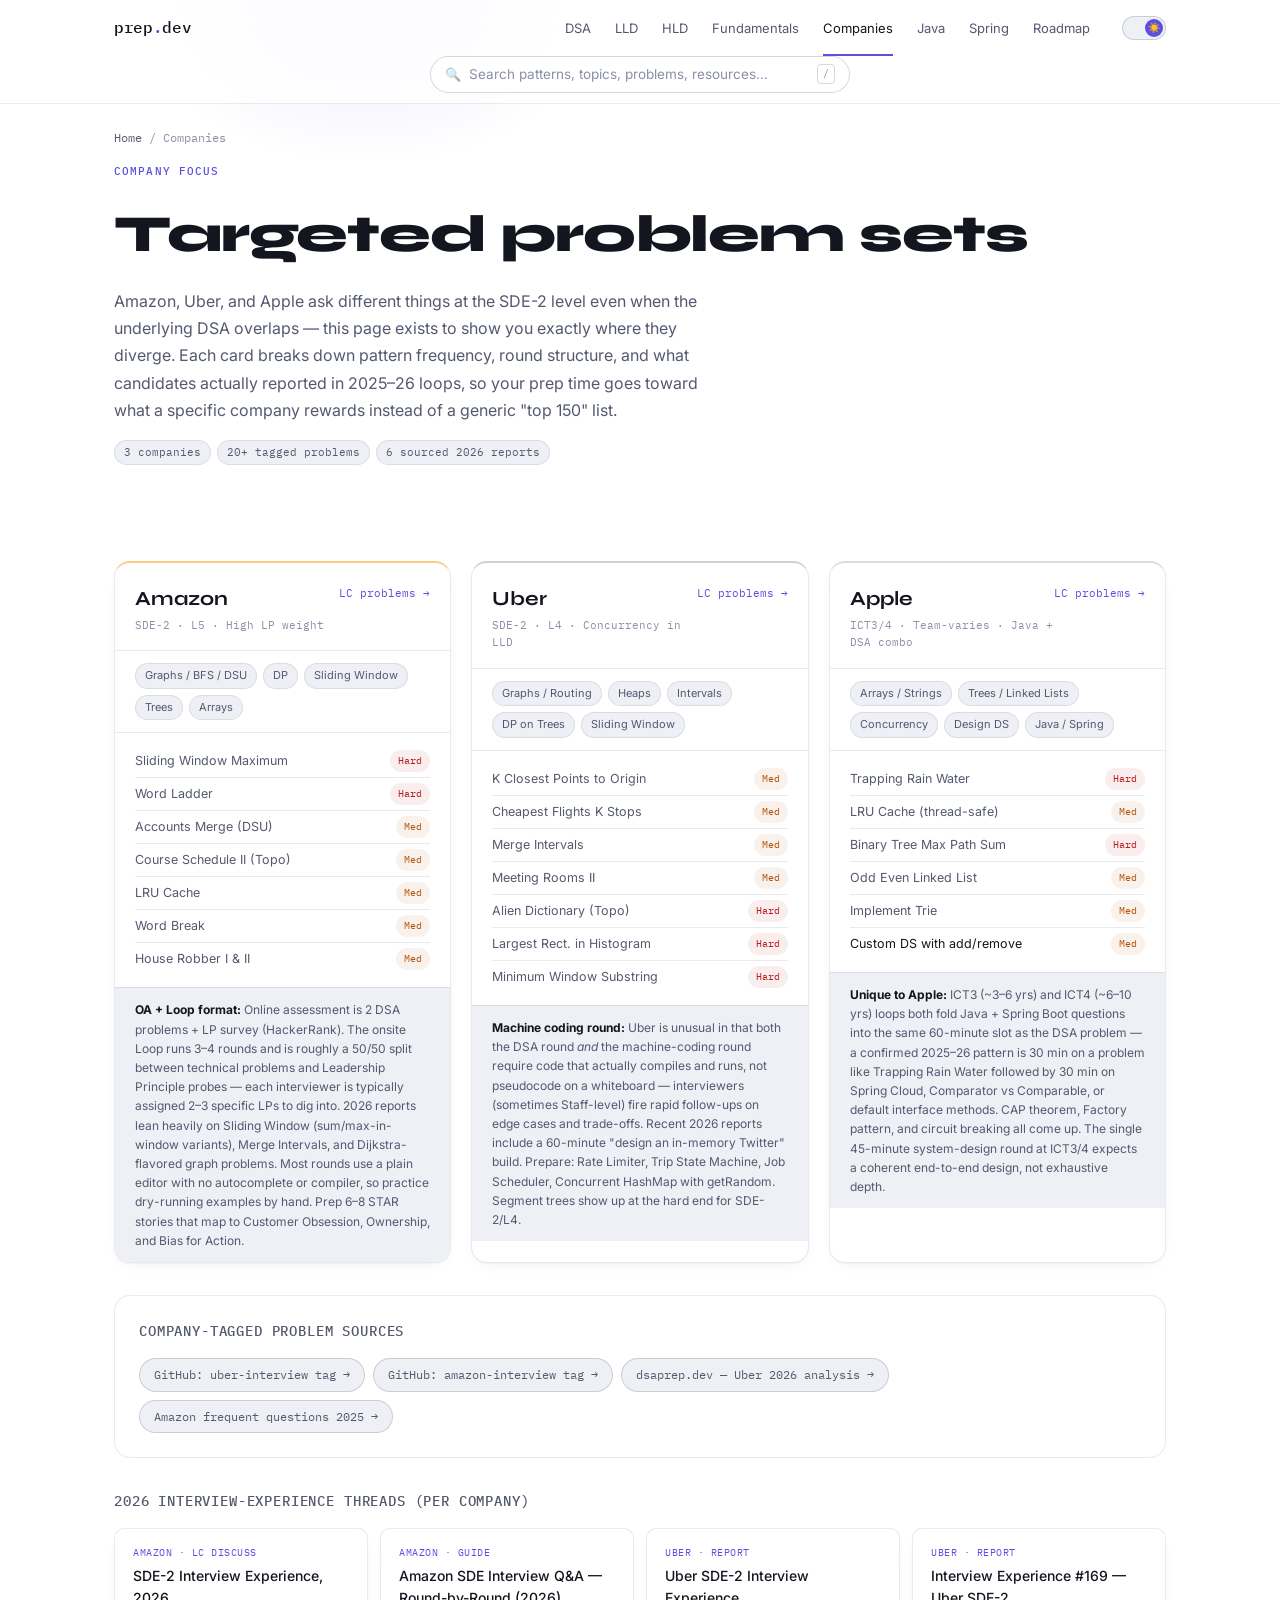
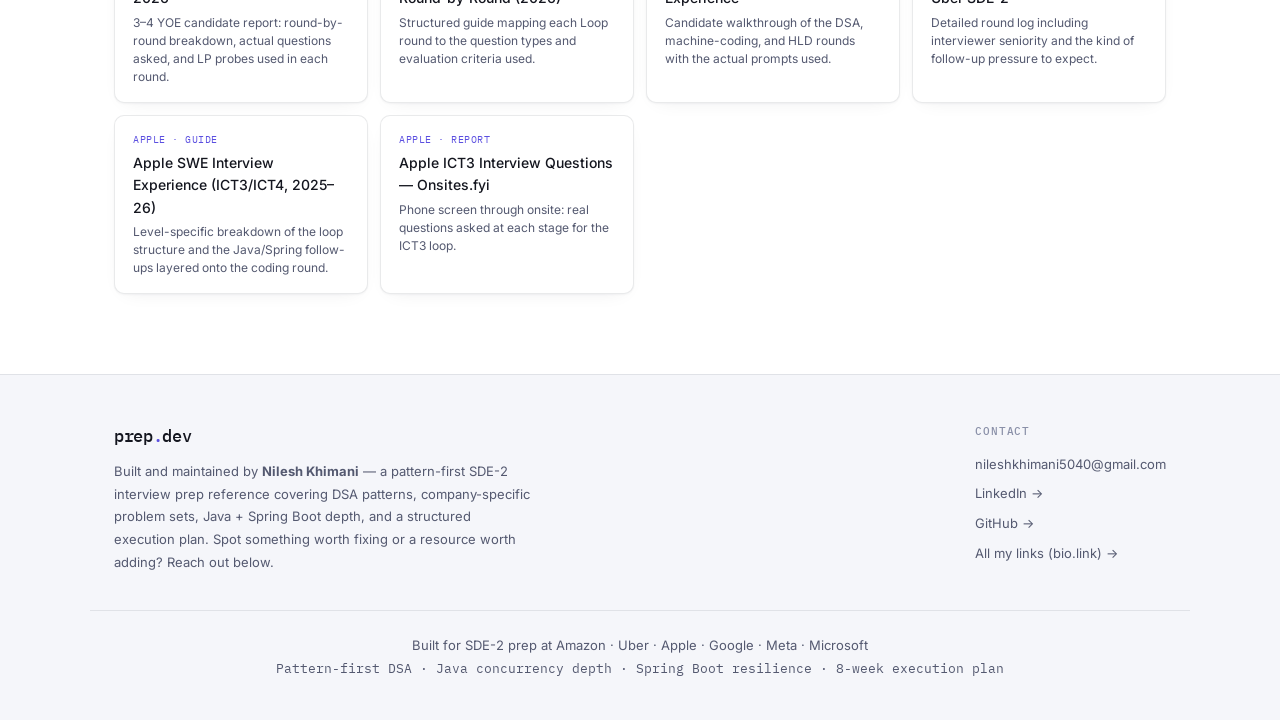
==== commit 8c205ee2: "Fix search bar overlapping nav links — give it its own row The bar was absolutely centered over the " ====
--- a/companies.html
+++ b/companies.html
@@ -8,7 +8,7 @@
 <link rel="preconnect" href="https://fonts.googleapis.com">
 <link rel="preconnect" href="https://fonts.gstatic.com" crossorigin>
 <link href="https://fonts.googleapis.com/css2?family=IBM+Plex+Mono:wght@400;500&family=Inter:wght@300;400;500;600&family=Syne:wght@700;800&display=swap" rel="stylesheet">
-<link rel="stylesheet" href="style.css?v=3">
+<link rel="stylesheet" href="style.css?v=4">
 <script>
 (function () {
   var t = localStorage.getItem('theme');
@@ -220,7 +220,7 @@
   </div>
 </footer>
 
-<script src="search-data.js?v=3"></script>
-<script src="app.js?v=3"></script>
+<script src="search-data.js?v=4"></script>
+<script src="app.js?v=4"></script>
 </body>
 </html>
--- a/style.css
+++ b/style.css
@@ -1159,13 +1159,13 @@
     display: flex;
     flex-direction: column;
     position: absolute;
-    top: 56px; left: 0; right: 0;
+    top: 100px; left: 0; right: 0;
     background: var(--bg);
     border-bottom: 1px solid var(--border);
     padding: 1rem 1.5rem;
     gap: 1rem;
   }
-  .hero { padding: 6rem 0 3rem; }
+  .hero { padding: 7rem 0 3rem; }
   .hero-stats { gap: 1rem; }
   .stat-divider { display: none; }
   .spring-grid { grid-template-columns: 1fr; }
@@ -1173,7 +1173,7 @@
   .companies-grid { grid-template-columns: 1fr; }
   .patterns-grid { grid-template-columns: 1fr; }
   .nav-cards { grid-template-columns: 1fr; }
-  .page-header { padding: 6rem 0 2rem; }
+  .page-header { padding: 7rem 0 2rem; }
   .resource-cards-row { grid-template-columns: 1fr; }
   .resource-links-row { flex-direction: column; align-items: flex-start; }
   .company-card-header { flex-direction: column; gap: 8px; }
@@ -1204,16 +1204,17 @@
   transform: translateY(0);
 }
 
-/* ============ GLOBAL SEARCH (always-visible nav bar) ============ */
-.nav-inner { position: relative; }
+/* ============ GLOBAL SEARCH (always-visible, own row below the main nav row) ============ */
+.nav-search-row {
+  display: flex;
+  justify-content: center;
+  padding: 0 1.5rem 10px;
+}
 
 .nav-search-bar {
-  position: absolute;
-  left: 50%;
-  top: 50%;
-  transform: translate(-50%, -50%);
-  width: 380px;
-  max-width: 38vw;
+  position: relative;
+  width: 420px;
+  max-width: 92vw;
   display: flex;
   align-items: center;
   gap: 8px;
@@ -1221,7 +1222,6 @@
   border: 1px solid var(--border-strong);
   border-radius: 20px;
   padding: 7px 14px;
-  z-index: 2;
   transition: border-color 0.2s var(--ease-fast), box-shadow 0.2s var(--ease-fast), background 0.35s var(--ease);
 }
 .nav-search-bar:focus-within {
@@ -1253,7 +1253,7 @@
 .nav-search-dropdown {
   display: none;
   position: absolute;
-  top: calc(100% + 10px);
+  top: calc(100% + 8px);
   left: 0;
   right: 0;
   background: var(--surface-2);
@@ -1266,16 +1266,8 @@
 }
 .nav-search-bar.open .nav-search-dropdown { display: block; }
 
-@media (max-width: 900px) {
-  .nav-search-bar { width: 260px; max-width: 34vw; }
-}
-@media (max-width: 640px) {
-  .nav-search-bar { width: 190px; max-width: 44vw; padding: 6px 10px; }
-  .nav-search-key { display: none; }
-}
-@media (max-width: 420px) {
-  .nav-search-bar { width: 130px; }
-  .nav-search-icon { display: none; }
+@media (max-width: 480px) {
+  .nav-search-bar { width: 320px; }
 }
 
 .search-results {
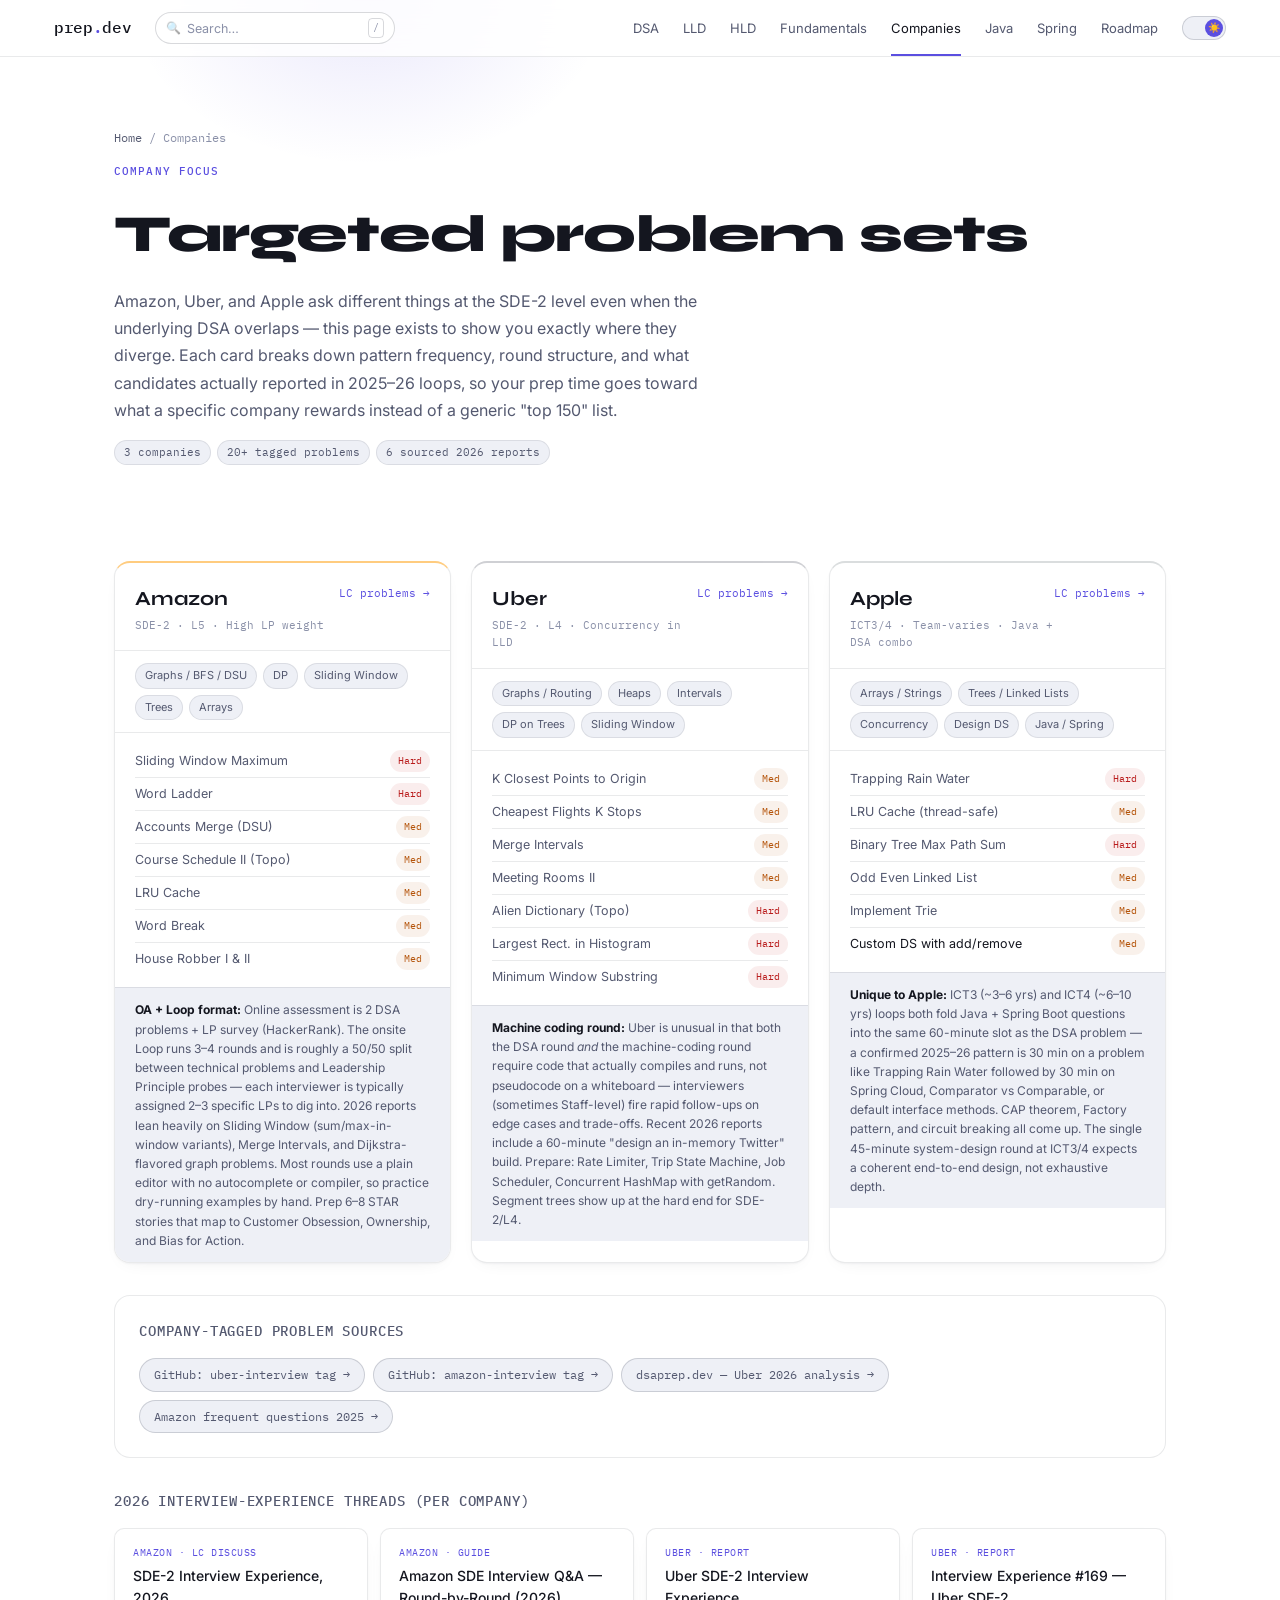
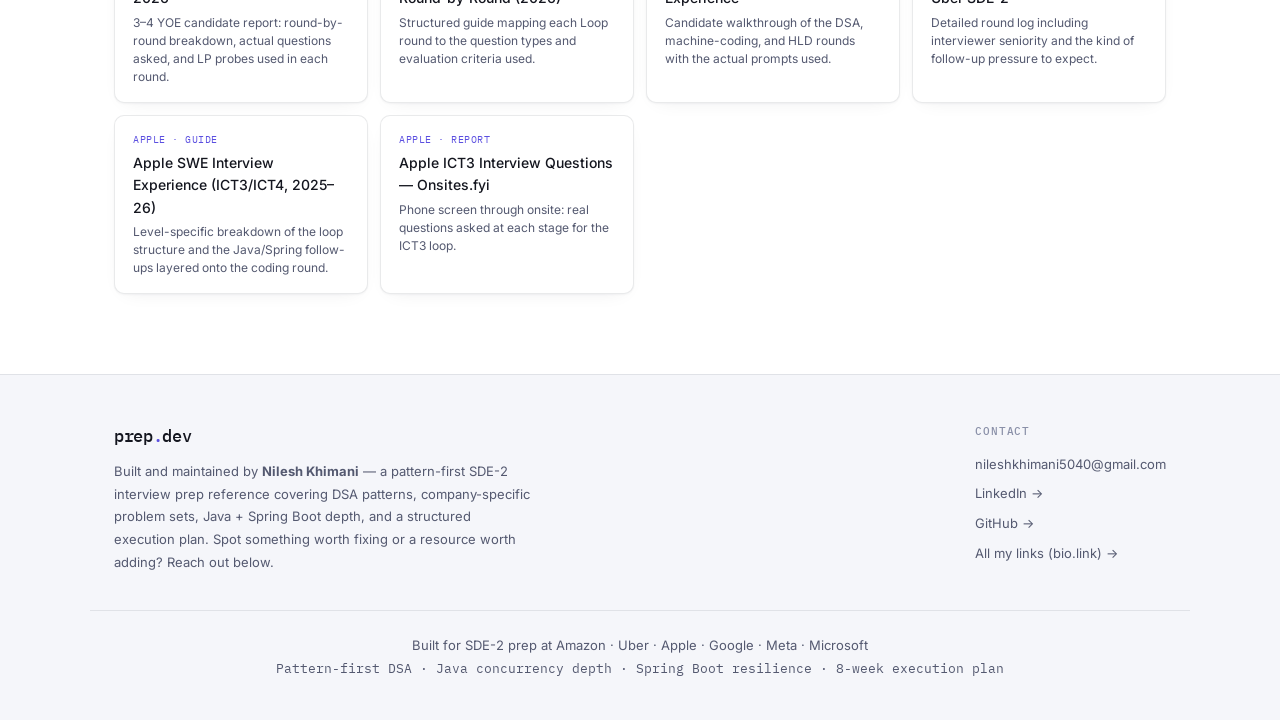
==== commit 5a18eb41: "Move search bar inline between logo and nav links, sized to fit Put it back on a single row (not a s" ====
--- a/companies.html
+++ b/companies.html
@@ -8,7 +8,7 @@
 <link rel="preconnect" href="https://fonts.googleapis.com">
 <link rel="preconnect" href="https://fonts.gstatic.com" crossorigin>
 <link href="https://fonts.googleapis.com/css2?family=IBM+Plex+Mono:wght@400;500&family=Inter:wght@300;400;500;600&family=Syne:wght@700;800&display=swap" rel="stylesheet">
-<link rel="stylesheet" href="style.css?v=4">
+<link rel="stylesheet" href="style.css?v=5">
 <script>
 (function () {
   var t = localStorage.getItem('theme');
@@ -220,7 +220,7 @@
   </div>
 </footer>
 
-<script src="search-data.js?v=4"></script>
-<script src="app.js?v=4"></script>
+<script src="search-data.js?v=5"></script>
+<script src="app.js?v=5"></script>
 </body>
 </html>
--- a/style.css
+++ b/style.css
@@ -143,13 +143,13 @@
   border-bottom: 1px solid var(--border);
 }
 .nav-inner {
-  max-width: 1100px;
+  max-width: 1220px;
   margin: 0 auto;
   padding: 0 1.5rem;
   height: 56px;
   display: flex;
   align-items: center;
-  gap: 2rem;
+  gap: 1.5rem;
 }
 .nav-logo {
   font-family: var(--font-mono);
@@ -1159,13 +1159,13 @@
     display: flex;
     flex-direction: column;
     position: absolute;
-    top: 100px; left: 0; right: 0;
+    top: 56px; left: 0; right: 0;
     background: var(--bg);
     border-bottom: 1px solid var(--border);
     padding: 1rem 1.5rem;
     gap: 1rem;
   }
-  .hero { padding: 7rem 0 3rem; }
+  .hero { padding: 6rem 0 3rem; }
   .hero-stats { gap: 1rem; }
   .stat-divider { display: none; }
   .spring-grid { grid-template-columns: 1fr; }
@@ -1173,7 +1173,7 @@
   .companies-grid { grid-template-columns: 1fr; }
   .patterns-grid { grid-template-columns: 1fr; }
   .nav-cards { grid-template-columns: 1fr; }
-  .page-header { padding: 7rem 0 2rem; }
+  .page-header { padding: 6rem 0 2rem; }
   .resource-cards-row { grid-template-columns: 1fr; }
   .resource-links-row { flex-direction: column; align-items: flex-start; }
   .company-card-header { flex-direction: column; gap: 8px; }
@@ -1204,31 +1204,27 @@
   transform: translateY(0);
 }
 
-/* ============ GLOBAL SEARCH (always-visible, own row below the main nav row) ============ */
-.nav-search-row {
-  display: flex;
-  justify-content: center;
-  padding: 0 1.5rem 10px;
-}
-
+/* ============ GLOBAL SEARCH (inline, between logo and nav links) ============ */
 .nav-search-bar {
   position: relative;
-  width: 420px;
-  max-width: 92vw;
-  display: flex;
-  align-items: center;
-  gap: 8px;
+  flex: 0 1 240px;
+  min-width: 80px;
+  max-width: 240px;
+  display: flex;
+  align-items: center;
+  gap: 6px;
+  height: 32px;
   background: var(--surface-2);
   border: 1px solid var(--border-strong);
-  border-radius: 20px;
-  padding: 7px 14px;
+  border-radius: 16px;
+  padding: 0 10px;
   transition: border-color 0.2s var(--ease-fast), box-shadow 0.2s var(--ease-fast), background 0.35s var(--ease);
 }
 .nav-search-bar:focus-within {
   border-color: var(--accent-border);
   box-shadow: 0 0 0 3px var(--accent-soft);
 }
-.nav-search-icon { font-size: 13px; opacity: 0.6; flex-shrink: 0; }
+.nav-search-icon { font-size: 12px; opacity: 0.6; flex-shrink: 0; }
 .nav-search-input {
   flex: 1;
   min-width: 0;
@@ -1237,25 +1233,26 @@
   outline: none;
   color: var(--text-primary);
   font-family: var(--font-body);
-  font-size: 13.5px;
+  font-size: 12.5px;
 }
 .nav-search-input::placeholder { color: var(--text-muted); }
 .nav-search-key {
   font-family: var(--font-mono);
-  font-size: 10px;
+  font-size: 9.5px;
   color: var(--text-muted);
   border: 1px solid var(--border-strong);
   border-radius: 4px;
-  padding: 1px 5px;
+  padding: 1px 4px;
   flex-shrink: 0;
 }
 
 .nav-search-dropdown {
   display: none;
   position: absolute;
-  top: calc(100% + 8px);
+  top: calc(100% + 10px);
   left: 0;
-  right: 0;
+  width: 340px;
+  max-width: 80vw;
   background: var(--surface-2);
   border: 1px solid var(--border-strong);
   border-radius: var(--radius-lg);
@@ -1266,8 +1263,17 @@
 }
 .nav-search-bar.open .nav-search-dropdown { display: block; }
 
+@media (max-width: 900px) {
+  .nav-search-bar { flex-basis: 170px; }
+  .nav-search-key { display: none; }
+}
+@media (max-width: 768px) {
+  .nav-search-bar { flex: 0 1 200px; max-width: 200px; }
+  .nav-search-key { display: inline-block; }
+}
 @media (max-width: 480px) {
-  .nav-search-bar { width: 320px; }
+  .nav-search-bar { flex-basis: 120px; }
+  .nav-search-dropdown { left: auto; right: 0; width: min(320px, 90vw); }
 }
 
 .search-results {
